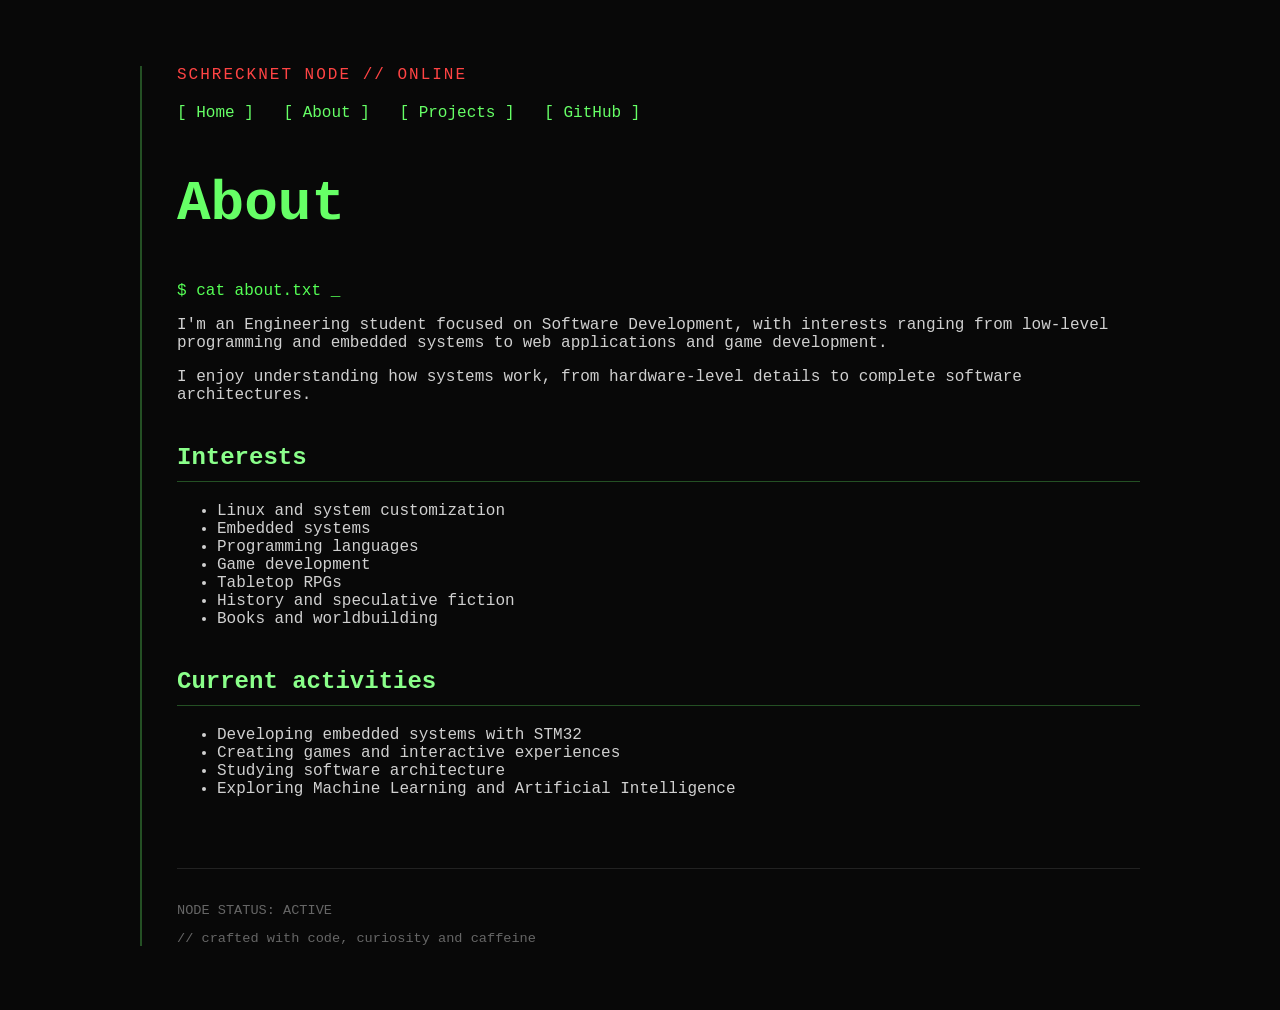
==== about.html @ bb1ff145 "Create portfolio website" ====
<!DOCTYPE html>
<html lang="en">

<head>
    <meta charset="UTF-8">
    <meta name="viewport" content="width=device-width, initial-scale=1.0">

    <title>About | Livia</title>

    <link rel="stylesheet" href="style.css">
</head>

<body>

<main>

    <header>

        <p class="system">
            SCHRECKNET NODE // ONLINE
        </p>

        <nav>
            <a href="index.html">[ Home ]</a>
            <a href="about.html">[ About ]</a>
            <a href="projects.html">[ Projects ]</a>
            <a href="https://github.com/lRethi">[ GitHub ]</a>
        </nav>

    </header>


    <section>

        <h1>
            About
        </h1>

        <p class="terminal">
            $ cat about.txt
        </p>


        <p>
            I'm an Engineering student focused on Software Development,
            with interests ranging from low-level programming and embedded
            systems to web applications and game development.
        </p>

        <p>
            I enjoy understanding how systems work, from hardware-level
            details to complete software architectures.
        </p>


        <h2>
            Interests
        </h2>

        <ul>
            <li>Linux and system customization</li>
            <li>Embedded systems</li>
            <li>Programming languages</li>
            <li>Game development</li>
            <li>Tabletop RPGs</li>
            <li>History and speculative fiction</li>
            <li>Books and worldbuilding</li>
        </ul>


        <h2>
            Current activities
        </h2>

        <ul>
            <li>Developing embedded systems with STM32</li>
            <li>Creating games and interactive experiences</li>
            <li>Studying software architecture</li>
            <li>Exploring Machine Learning and Artificial Intelligence</li>
        </ul>

    </section>


    <footer>

        <p>
            NODE STATUS: ACTIVE
        </p>

        <p>
            // crafted with code, curiosity and caffeine
        </p>

    </footer>

</main>

</body>

</html>
---- style.css ----
```css
* {
    box-sizing: border-box;
}


body {

    background: #080808;

    color: #d0d0d0;

    font-family: "Courier New", monospace;

    max-width: 1000px;

    margin: auto;

    padding: 50px;

}


main {

    border-left: 2px solid #245024;

    padding-left: 35px;

}


header {

    margin-bottom: 50px;

}


.system {

    color: #ff4444;

    letter-spacing: 2px;

}


nav {

    margin-top: 20px;

}


nav a {

    margin-right: 20px;

}


h1 {

    font-size: 3.5rem;

    color: #66ff66;

}


h2 {

    color: #8aff8a;

    border-bottom: 1px solid #245024;

    padding-bottom: 10px;

    margin-top: 40px;

}


.terminal {

    color: #55ff55;

}


.terminal::after {

    content: "_";

    animation: blink 1s infinite;

}


@keyframes blink {

    50% {

        opacity: 0;

    }

}


a {

    color: #66ff66;

    text-decoration: none;

}


a:hover {

    color: #ff4444;

}


.project {

    background: #0d0d0d;

    border: 1px solid #244824;

    padding: 25px;

    margin: 25px 0;

    transition: 0.2s;

}


.project:hover {

    border-color: #66ff66;

    transform: translateX(5px);

}


.metadata {

    color: #888;

    font-size: 0.9rem;

    margin: 20px 0;

}


footer {

    margin-top: 70px;

    color: #666;

    font-size: 0.85rem;

    border-top: 1px solid #222;

    padding-top: 20px;

}
```
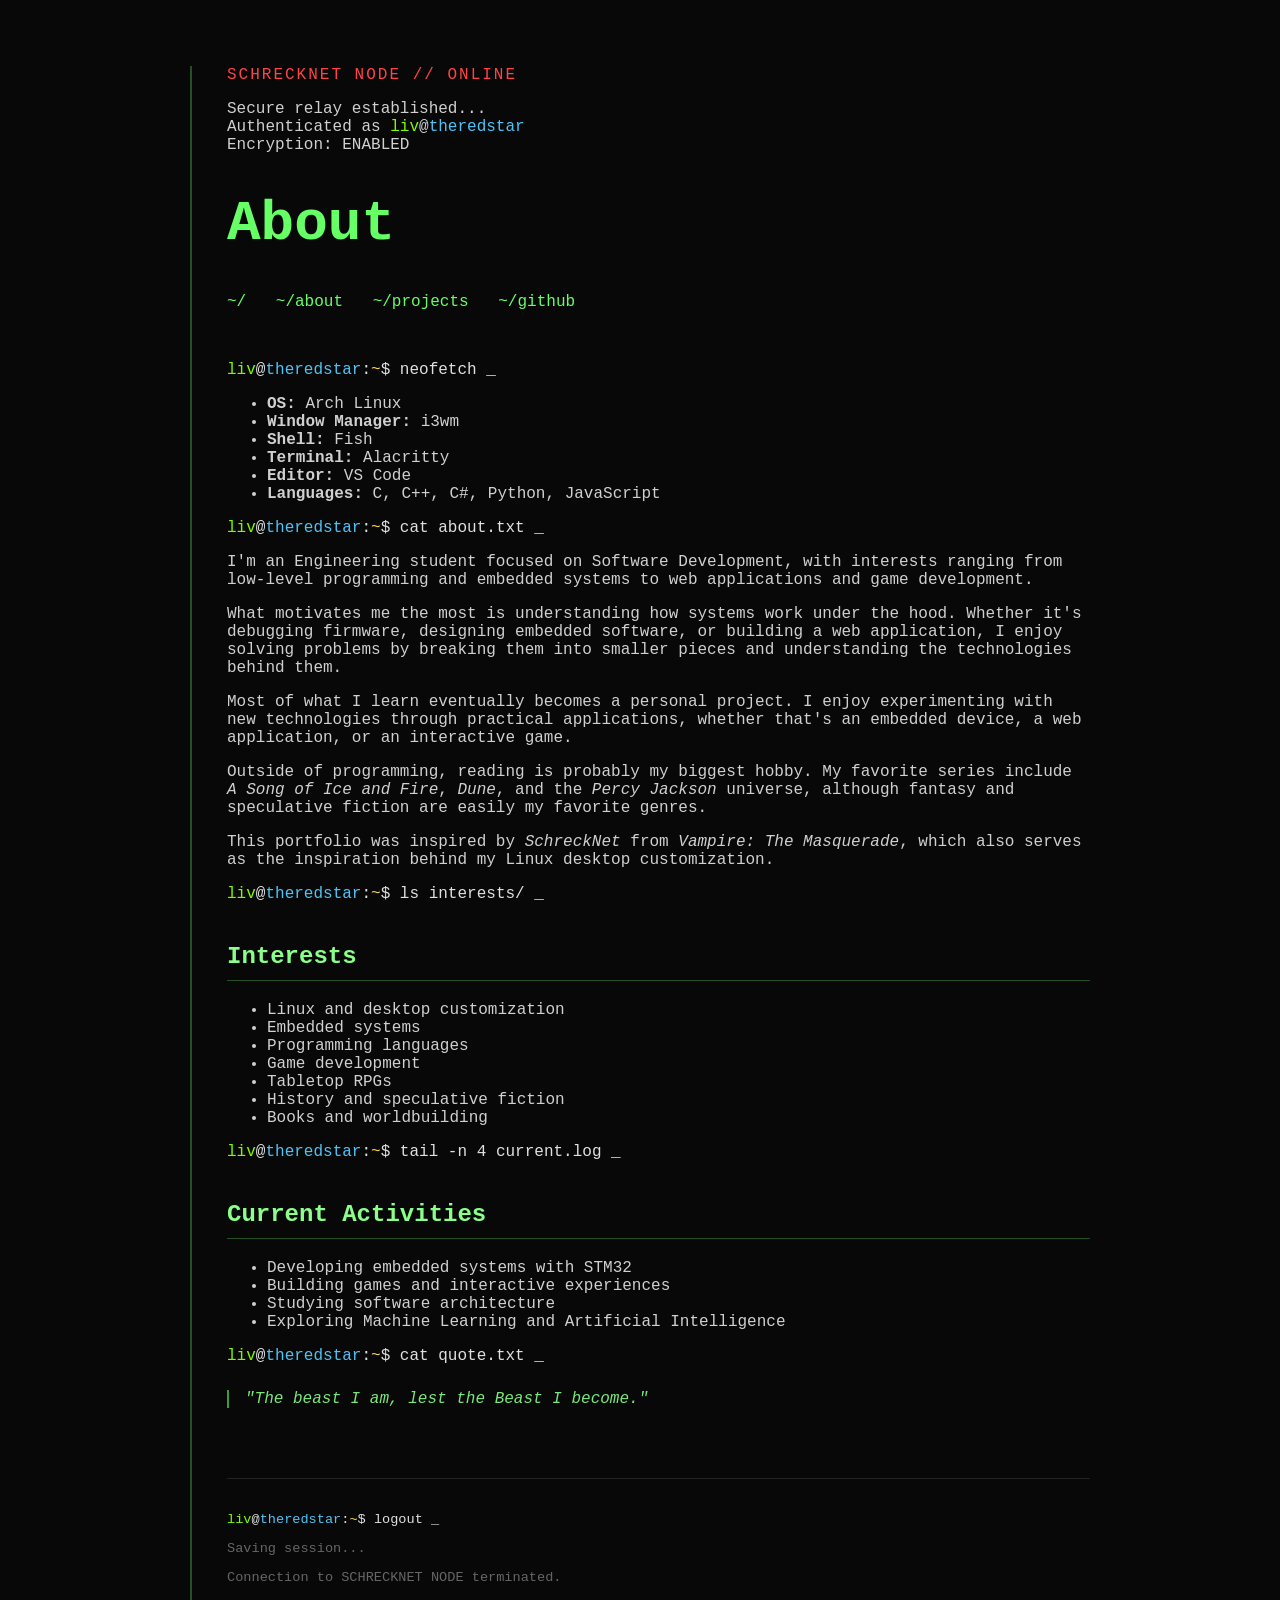
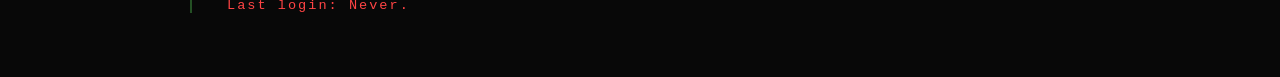
==== commit 11e9f36d: "more thingies" ====
--- a/about.html
+++ b/about.html
@@ -12,90 +12,151 @@
 
 <body>
 
-<main>
+    <main>
 
-    <header>
+        <header>
 
-        <p class="system">
-            SCHRECKNET NODE // ONLINE
-        </p>
+            <p class="system">
+                SCHRECKNET NODE // ONLINE
+            </p>
 
-        <nav>
-            <a href="index.html">[ Home ]</a>
-            <a href="about.html">[ About ]</a>
-            <a href="projects.html">[ Projects ]</a>
-            <a href="https://github.com/lRethi">[ GitHub ]</a>
-        </nav>
+            <p class="connection">
+                Secure relay established...<br>
+                Authenticated as <span class="user">liv</span>@<span class="host">theredstar</span><br>
+                Encryption: ENABLED
+            </p>
 
-    </header>
+            <h1>About</h1>
+
+            <nav>
+    <a href="index.html">~/</a>
+    <a href="about.html">~/about</a>
+    <a href="projects.html">~/projects</a>
+    <a href="https://github.com/lRethi">~/github</a>
+</nav>
+
+        </header>
+
+        <section>
 
 
-    <section>
+            <p class="terminal">
+                <span class="user">liv</span>@<span class="host">theredstar</span>:<span class="path">~</span>$ neofetch
+            </p>
 
-        <h1>
-            About
-        </h1>
-
-        <p class="terminal">
-            $ cat about.txt
-        </p>
+            <ul>
+                <li><strong>OS:</strong> Arch Linux</li>
+                <li><strong>Window Manager:</strong> i3wm</li>
+                <li><strong>Shell:</strong> Fish</li>
+                <li><strong>Terminal:</strong> Alacritty</li>
+                <li><strong>Editor:</strong> VS Code</li>
+                <li><strong>Languages:</strong> C, C++, C#, Python, JavaScript</li>
+            </ul>
 
 
-        <p>
-            I'm an Engineering student focused on Software Development,
-            with interests ranging from low-level programming and embedded
-            systems to web applications and game development.
-        </p>
+            <p class="terminal">
+                <span class="user">liv</span>@<span class="host">theredstar</span>:<span class="path">~</span>$ cat
+                about.txt
+            </p>
 
-        <p>
-            I enjoy understanding how systems work, from hardware-level
-            details to complete software architectures.
-        </p>
+            <p>
+                I'm an Engineering student focused on Software Development, with interests ranging from
+                low-level programming and embedded systems to web applications and game development.
+            </p>
+
+            <p>
+                What motivates me the most is understanding how systems work under the hood. Whether it's
+                debugging firmware, designing embedded software, or building a web application, I enjoy
+                solving problems by breaking them into smaller pieces and understanding the technologies
+                behind them.
+            </p>
+
+            <p>
+                Most of what I learn eventually becomes a personal project. I enjoy experimenting with new
+                technologies through practical applications, whether that's an embedded device, a web
+                application, or an interactive game.
+            </p>
+
+            <p>
+                Outside of programming, reading is probably my biggest hobby. My favorite series include
+                <em>A Song of Ice and Fire</em>, <em>Dune</em>, and the
+                <em>Percy Jackson</em> universe, although fantasy and speculative fiction are easily my
+                favorite genres.
+            </p>
+
+            <p>
+                This portfolio was inspired by <em>SchreckNet</em> from
+                <em>Vampire: The Masquerade</em>, which also serves as the inspiration behind my Linux
+                desktop customization.
+            </p>
 
 
-        <h2>
-            Interests
-        </h2>
+            <p class="terminal">
+                <span class="user">liv</span>@<span class="host">theredstar</span>:<span class="path">~</span>$ ls
+                interests/
+            </p>
 
-        <ul>
-            <li>Linux and system customization</li>
-            <li>Embedded systems</li>
-            <li>Programming languages</li>
-            <li>Game development</li>
-            <li>Tabletop RPGs</li>
-            <li>History and speculative fiction</li>
-            <li>Books and worldbuilding</li>
-        </ul>
+            <h2>Interests</h2>
+
+            <ul>
+                <li>Linux and desktop customization</li>
+                <li>Embedded systems</li>
+                <li>Programming languages</li>
+                <li>Game development</li>
+                <li>Tabletop RPGs</li>
+                <li>History and speculative fiction</li>
+                <li>Books and worldbuilding</li>
+            </ul>
 
 
-        <h2>
-            Current activities
-        </h2>
+            <p class="terminal">
+                <span class="user">liv</span>@<span class="host">theredstar</span>:<span class="path">~</span>$ tail -n
+                4 current.log
+            </p>
 
-        <ul>
-            <li>Developing embedded systems with STM32</li>
-            <li>Creating games and interactive experiences</li>
-            <li>Studying software architecture</li>
-            <li>Exploring Machine Learning and Artificial Intelligence</li>
-        </ul>
+            <h2>Current Activities</h2>
 
-    </section>
+            <ul>
+                <li>Developing embedded systems with STM32</li>
+                <li>Building games and interactive experiences</li>
+                <li>Studying software architecture</li>
+                <li>Exploring Machine Learning and Artificial Intelligence</li>
+            </ul>
 
 
-    <footer>
+            <p class="terminal">
+                <span class="user">liv</span>@<span class="host">theredstar</span>:<span class="path">~</span>$ cat
+                quote.txt
+            </p>
 
-        <p>
-            NODE STATUS: ACTIVE
-        </p>
+            <blockquote class="quote">
+                "The beast I am, lest the Beast I become."
+            </blockquote>
 
-        <p>
-            // crafted with code, curiosity and caffeine
-        </p>
+        </section>
 
-    </footer>
+        <footer>
 
-</main>
+            <p class="terminal">
+                <span class="user">liv</span>@<span class="host">theredstar</span>:<span class="path">~</span>$ logout
+            </p>
+
+            <p>
+                Saving session...
+            </p>
+
+            <p>
+                Connection to SCHRECKNET NODE terminated.
+            </p>
+
+            <p class="system">
+                Last login: Never.
+            </p>
+
+        </footer>
+
+    </main>
 
 </body>
 
-</html>
+</html>
--- a/style.css
+++ b/style.css
@@ -1,4 +1,3 @@
-```css
 * {
     box-sizing: border-box;
 }
@@ -159,6 +158,31 @@
 
 }
 
+.quote {
+    color: #88ff88;
+    font-style: italic;
+    border-left: 2px solid #44aa44;
+    padding-left: 16px;
+    margin: 25px 0;
+    opacity: 0.9;
+}
+
+.user {
+    color: #7CFC00;
+}
+
+.host {
+    color: #4FC3F7;
+}
+
+.path {
+    color: #FFD54F;
+}
+
+.terminal {
+    color: #E0E0E0;
+}
+
 
 footer {
 
@@ -173,4 +197,3 @@
     padding-top: 20px;
 
 }
-```
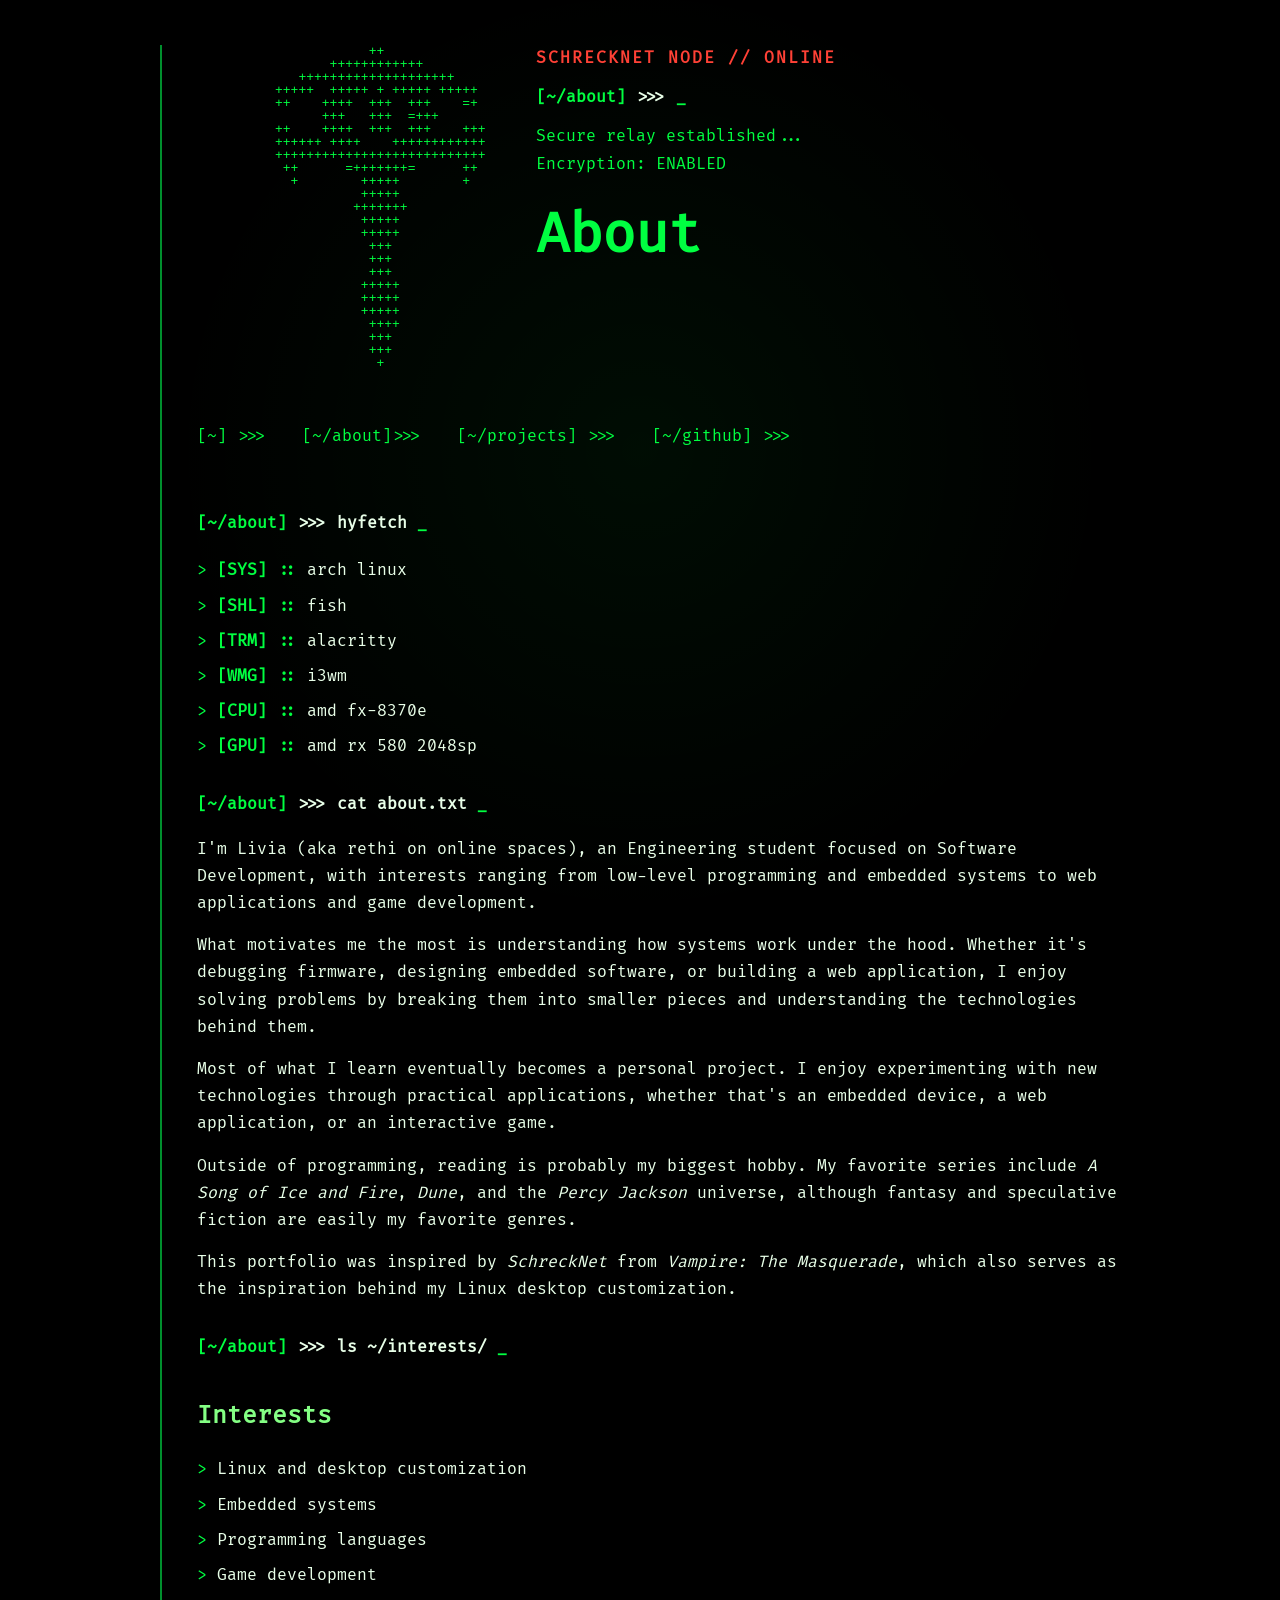
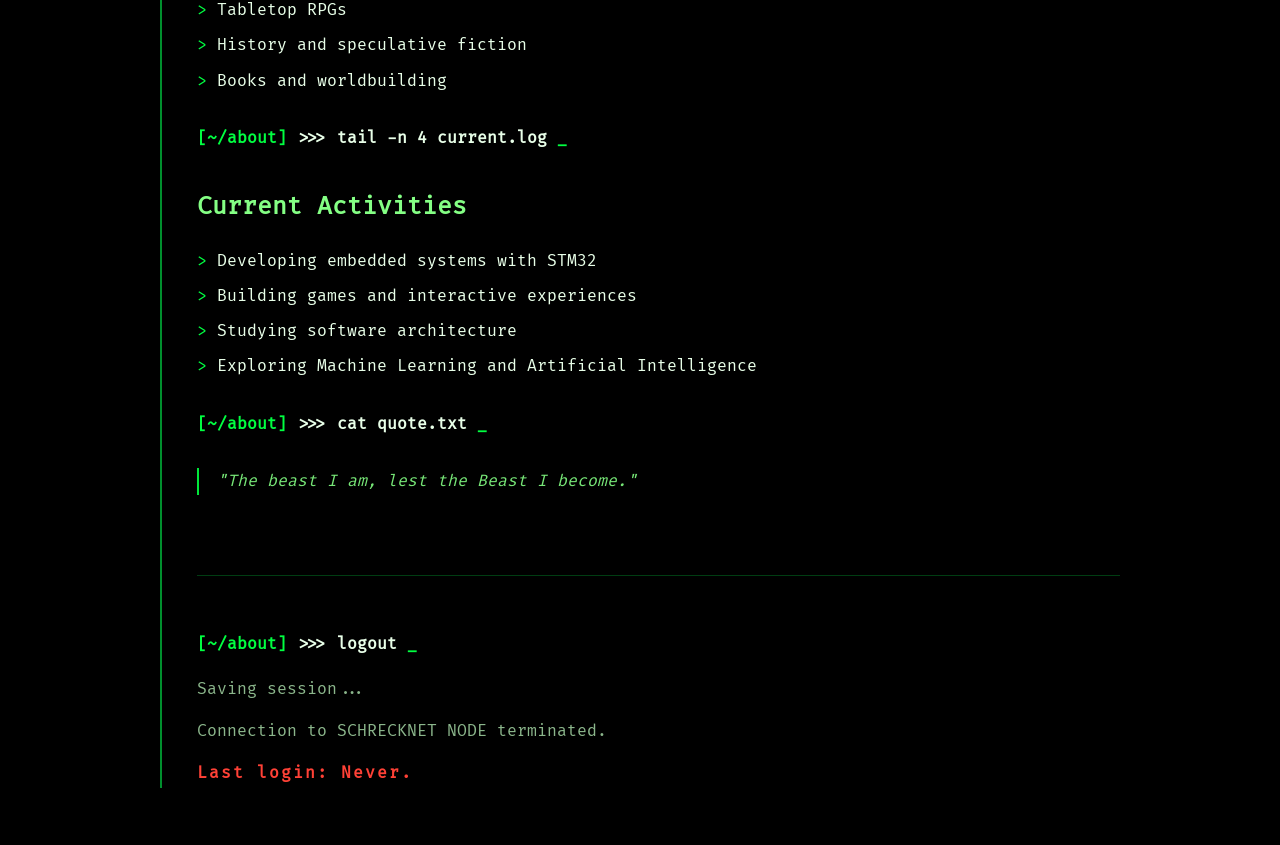
==== commit f69d9e4c: "stable version" ====
--- a/about.html
+++ b/about.html
@@ -16,24 +16,63 @@
 
         <header>
 
-            <p class="system">
-                SCHRECKNET NODE // ONLINE
-            </p>
+            <div class="hero">
 
-            <p class="connection">
-                Secure relay established...<br>
-                Authenticated as <span class="user">liv</span>@<span class="host">theredstar</span><br>
-                Encryption: ENABLED
-            </p>
+                <pre class="ascii">
+                      ++
+                 ++++++++++++
+             ++++++++++++++++++++
+          +++++  +++++ + +++++ +++++
+          ++    ++++  +++  +++    =+
+                +++   +++  =+++
+          ++    ++++  +++  +++    +++
+          ++++++ ++++    ++++++++++++
+          +++++++++++++++++++++++++++
+           ++      =+++++++=      ++
+            +        +++++        +
+                     +++++
+                    +++++++
+                     +++++
+                     +++++
+                      +++
+                      +++
+                      +++
+                     +++++
+                     +++++
+                     +++++
+                      ++++
+                      +++
+                      +++
+                       +
+        </pre>
 
-            <h1>About</h1>
+                <div class="hero-info">
+
+                    <p class="system">
+                        SCHRECKNET NODE // ONLINE
+                    </p>
+
+                    <p class="terminal">
+                        <span class="prompt">[~/about]</span> >>>
+                    </p>
+
+                    <p class="connection">
+                        Secure relay established...<br>
+                        Encryption: ENABLED
+                    </p>
+
+                    <h1>About</h1>
+
+                </div>
+
+            </div>
 
             <nav>
-    <a href="index.html">~/</a>
-    <a href="about.html">~/about</a>
-    <a href="projects.html">~/projects</a>
-    <a href="https://github.com/lRethi">~/github</a>
-</nav>
+                <a href="index.html">[~] >>></a>
+                <a href="about.html">[~/about]>>></a>
+                <a href="projects.html">[~/projects] >>></a>
+                <a href="https://github.com/lRethi">[~/github] >>></a>
+            </nav>
 
         </header>
 
@@ -41,26 +80,25 @@
 
 
             <p class="terminal">
-                <span class="user">liv</span>@<span class="host">theredstar</span>:<span class="path">~</span>$ neofetch
+                <span class="prompt">[~/about]</span> >>> hyfetch
             </p>
 
-            <ul>
-                <li><strong>OS:</strong> Arch Linux</li>
-                <li><strong>Window Manager:</strong> i3wm</li>
-                <li><strong>Shell:</strong> Fish</li>
-                <li><strong>Terminal:</strong> Alacritty</li>
-                <li><strong>Editor:</strong> VS Code</li>
-                <li><strong>Languages:</strong> C, C++, C#, Python, JavaScript</li>
+            <ul class="hyfetch-info">
+                <li><strong>[SYS] ::   </strong> arch linux</li>
+                <li><strong>[SHL] ::   </strong> fish</li>
+                <li><strong>[TRM] ::   </strong> alacritty</li>
+                <li><strong>[WMG] ::   </strong> i3wm</li>
+                <li><strong>[CPU] ::   </strong> amd fx-8370e</li>
+                <li><strong>[GPU] ::   </strong> amd rx 580 2048sp</li>
             </ul>
 
 
             <p class="terminal">
-                <span class="user">liv</span>@<span class="host">theredstar</span>:<span class="path">~</span>$ cat
-                about.txt
+                <span class="prompt">[~/about]</span> >>> cat about.txt
             </p>
 
             <p>
-                I'm an Engineering student focused on Software Development, with interests ranging from
+                I'm Livia (aka rethi on online spaces), an Engineering student focused on Software Development, with interests ranging from
                 low-level programming and embedded systems to web applications and game development.
             </p>
 
@@ -92,8 +130,7 @@
 
 
             <p class="terminal">
-                <span class="user">liv</span>@<span class="host">theredstar</span>:<span class="path">~</span>$ ls
-                interests/
+                <span class="prompt">[~/about]</span> >>> ls ~/interests/
             </p>
 
             <h2>Interests</h2>
@@ -110,8 +147,7 @@
 
 
             <p class="terminal">
-                <span class="user">liv</span>@<span class="host">theredstar</span>:<span class="path">~</span>$ tail -n
-                4 current.log
+                <span class="prompt">[~/about]</span> >>> tail -n 4 current.log
             </p>
 
             <h2>Current Activities</h2>
@@ -125,8 +161,7 @@
 
 
             <p class="terminal">
-                <span class="user">liv</span>@<span class="host">theredstar</span>:<span class="path">~</span>$ cat
-                quote.txt
+                <span class="prompt">[~/about]</span> >>> cat quote.txt
             </p>
 
             <blockquote class="quote">
@@ -138,7 +173,7 @@
         <footer>
 
             <p class="terminal">
-                <span class="user">liv</span>@<span class="host">theredstar</span>:<span class="path">~</span>$ logout
+                <span class="prompt">[~/about]</span> >>> logout
             </p>
 
             <p>
--- a/style.css
+++ b/style.css
@@ -1,101 +1,374 @@
+:root {
+
+    --bg: #000000;
+
+    --surface: #040404;
+
+    --text: #e8ffe8;
+
+    --green: #00ff41;
+
+    --green-light: #84ff84;
+
+    --green-dark: #008f2d;
+
+    --red: #ff4136;
+
+    --blue: #56b6ff;
+
+    --yellow: #ffd54f;
+
+    --border: #003d12;
+
+}
+
 * {
+
+    margin: 0;
+
+    padding: 0;
+
     box-sizing: border-box;
-}
-
+
+}
 
 body {
 
-    background: #080808;
-
-    color: #d0d0d0;
-
-    font-family: "Courier New", monospace;
-
-    max-width: 1000px;
+    background: var(--bg);
+
+    color: var(--text);
+
+    font-family: "Fira Code", monospace;
+
+    line-height: 1.7;
+
+    max-width: 1050px;
 
     margin: auto;
 
-    padding: 50px;
-
-}
-
+    padding: 45px;
+
+    overflow-x: hidden;
+
+}
+
+body::before {
+
+    content: "";
+
+    position: fixed;
+
+    inset: 0;
+
+    background: radial-gradient(circle at center,
+            rgba(0, 255, 65, .05),
+            transparent 60%);
+
+    pointer-events: none;
+
+}
 
 main {
 
-    border-left: 2px solid #245024;
+    position: relative;
+
+    border-left: 2px solid var(--green-dark);
 
     padding-left: 35px;
 
 }
 
-
 header {
 
-    margin-bottom: 50px;
-
-}
-
+    margin-bottom: 60px;
+
+}
 
 .system {
 
-    color: #ff4444;
+    color: var(--red);
+
+    font-weight: bold;
 
     letter-spacing: 2px;
 
-}
-
+    margin-bottom: 12px;
+
+}
+
+.connection {
+
+    color: var(--green);
+
+    margin-bottom: 10px;
+
+}
 
 nav {
 
+    margin-top: 30px;
+
+}
+
+nav a {
+
+    color: var(--green);
+
+    text-decoration: none;
+
+    margin-right: 25px;
+
+    transition: .15s;
+
+}
+
+nav a:hover {
+
+    color: var(--red);
+
+}
+
+h1 {
+
+    font-size: 3.4rem;
+
+    color: var(--green);
+
+    margin: 30px 0;
+
+}
+
+h2 {
+
+    color: var(--green-light);
+
+    font-size: 1.5rem;
+
+    margin: 35px 0 20px;
+
+}
+
+section {
+
+    margin-bottom: 60px;
+
+}
+
+p {
+
+    margin: 15px 0;
+
+}
+
+ul {
+
+    list-style: none;
+
     margin-top: 20px;
 
 }
 
-
-nav a {
-
-    margin-right: 20px;
-
-}
-
-
-h1 {
-
-    font-size: 3.5rem;
-
-    color: #66ff66;
-
-}
-
-
-h2 {
-
-    color: #8aff8a;
-
-    border-bottom: 1px solid #245024;
-
-    padding-bottom: 10px;
-
-    margin-top: 40px;
-
-}
-
+li {
+
+    margin: 8px 0;
+
+}
+
+li::before {
+
+    content: "> ";
+
+    color: var(--green);
+
+}
 
 .terminal {
 
-    color: #55ff55;
-
-}
-
+    color: var(--text);
+
+    margin: 30px 0 18px;
+
+    font-weight: bold;
+
+}
 
 .terminal::after {
 
     content: "_";
 
+    color: var(--green);
+
     animation: blink 1s infinite;
 
 }
 
+.prompt {
+
+    color: var(--green);
+
+}
+
+.user {
+
+    color: var(--green);
+
+}
+
+.host {
+
+    color: var(--green);
+
+}
+
+.path {
+
+    color: var(--green-light);
+
+}
+
+.command {
+
+    color: var(--text);
+
+}
+
+.quote {
+
+    margin: 30px 0;
+
+    padding-left: 18px;
+
+    border-left: 2px solid var(--green);
+
+    color: var(--green-light);
+
+    font-style: italic;
+
+    opacity: .9;
+
+}
+
+.project {
+
+    background: var(--surface);
+
+    border-left: 4px solid var(--green);
+
+    border-top: 1px solid var(--border);
+
+    border-right: 1px solid var(--border);
+
+    border-bottom: 1px solid var(--border);
+
+    padding: 22px;
+
+    margin: 30px 0;
+
+    transition: .2s;
+
+}
+
+.project:hover {
+
+    border-left-color: var(--red);
+
+    transform: translateX(6px);
+
+}
+
+.metadata {
+
+    color: #a0dca0;
+
+    margin: 20px 0;
+
+}
+
+.metadata p {
+
+    margin: 6px 0;
+
+}
+
+a {
+
+    color: var(--green);
+
+}
+
+a:hover {
+
+    color: var(--red);
+
+}
+
+footer {
+
+    margin-top: 80px;
+
+    padding-top: 25px;
+
+    border-top: 1px solid var(--border);
+
+    color: #8bb68b;
+
+}
+
+.hero {
+    display: flex;
+    align-items: flex-start;
+    gap: 50px;
+    margin-bottom: 40px;
+}
+
+.ascii {
+    white-space: pre;
+    color: #00ff41;
+    line-height: 1;
+    margin: 0;
+    flex-shrink: 0;
+}
+
+.hero-info {
+    display: flex;
+    flex-direction: column;
+    gap: 12px;
+}
+
+.hero-info p,
+.hero-info h1 {
+    margin: 0;
+}
+
+.system-info {
+    font-family: "Fira Code", monospace;
+    list-style: none;
+}
+
+.system-info li {
+    margin: 8px 0;
+}
+
+.system-info strong {
+    color: var(--green);
+    display: inline-block;
+    width: 12ch;
+}
+
+.hyfetch-info {
+    font-family: "Fira Code", monospace;
+    list-style: none;
+}
+
+.hyfetch-info li {
+    margin: 8px 0;
+}
+
+.hyfetch-info strong {
+    color: var(--green);
+    display: inline-block;
+    width: 8ch;
+}
 
 @keyframes blink {
 
@@ -107,93 +380,8 @@
 
 }
 
-
-a {
-
-    color: #66ff66;
-
-    text-decoration: none;
-
-}
-
-
-a:hover {
-
-    color: #ff4444;
-
-}
-
-
-.project {
-
-    background: #0d0d0d;
-
-    border: 1px solid #244824;
-
-    padding: 25px;
-
-    margin: 25px 0;
-
-    transition: 0.2s;
-
-}
-
-
-.project:hover {
-
-    border-color: #66ff66;
-
-    transform: translateX(5px);
-
-}
-
-
-.metadata {
-
-    color: #888;
-
-    font-size: 0.9rem;
-
-    margin: 20px 0;
-
-}
-
-.quote {
-    color: #88ff88;
-    font-style: italic;
-    border-left: 2px solid #44aa44;
-    padding-left: 16px;
-    margin: 25px 0;
-    opacity: 0.9;
-}
-
-.user {
-    color: #7CFC00;
-}
-
-.host {
-    color: #4FC3F7;
-}
-
-.path {
-    color: #FFD54F;
-}
-
-.terminal {
-    color: #E0E0E0;
-}
-
-
-footer {
-
-    margin-top: 70px;
-
-    color: #666;
-
-    font-size: 0.85rem;
-
-    border-top: 1px solid #222;
-
-    padding-top: 20px;
-
-}
+@font-face {
+    font-family: "Fira Code";
+    src: url("fonts/FiraCode-Regular.woff2") format("woff2");
+    font-weight: 400;
+}
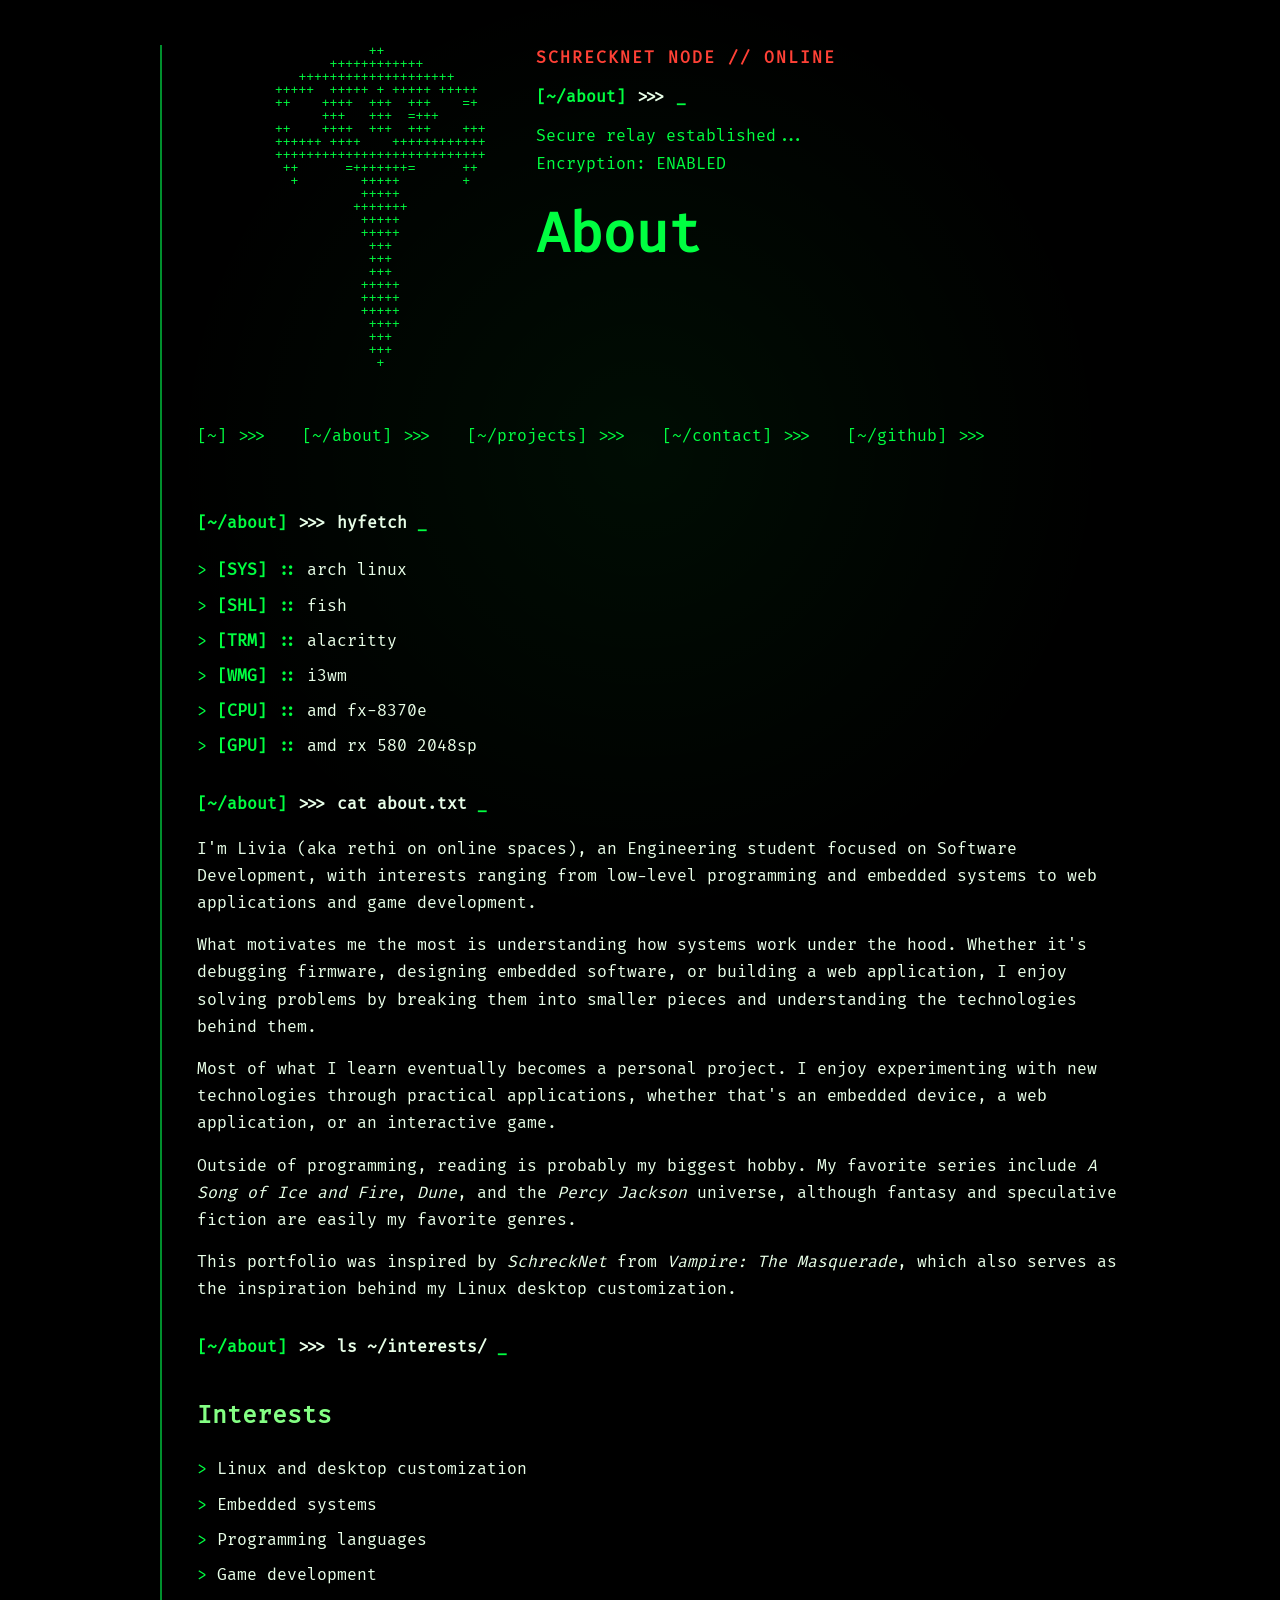
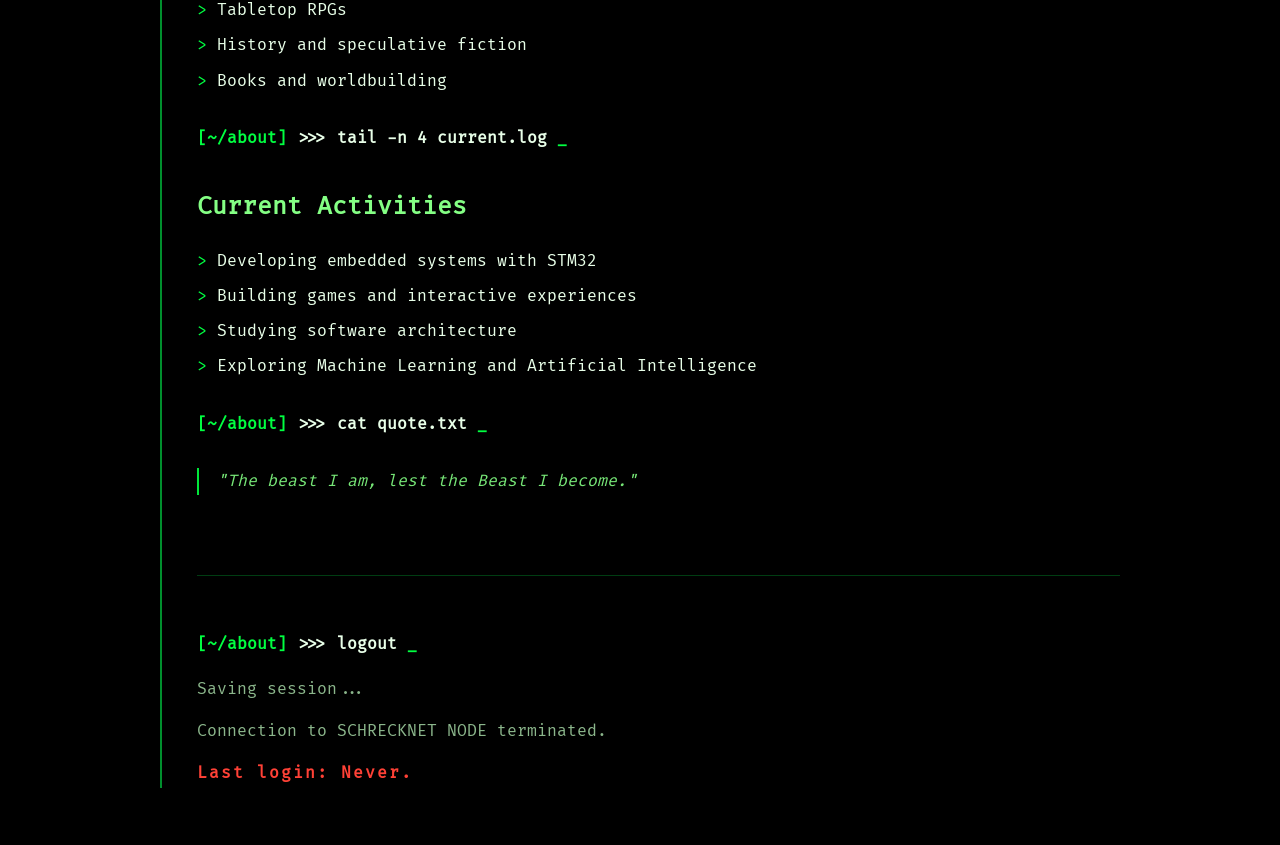
==== commit 2d3ea22f: "added contact page" ====
--- a/about.html
+++ b/about.html
@@ -69,8 +69,9 @@
 
             <nav>
                 <a href="index.html">[~] >>></a>
-                <a href="about.html">[~/about]>>></a>
+                <a href="about.html">[~/about] >>></a>
                 <a href="projects.html">[~/projects] >>></a>
+                <a href="contact.html">[~/contact] >>></a>
                 <a href="https://github.com/lRethi">[~/github] >>></a>
             </nav>
 
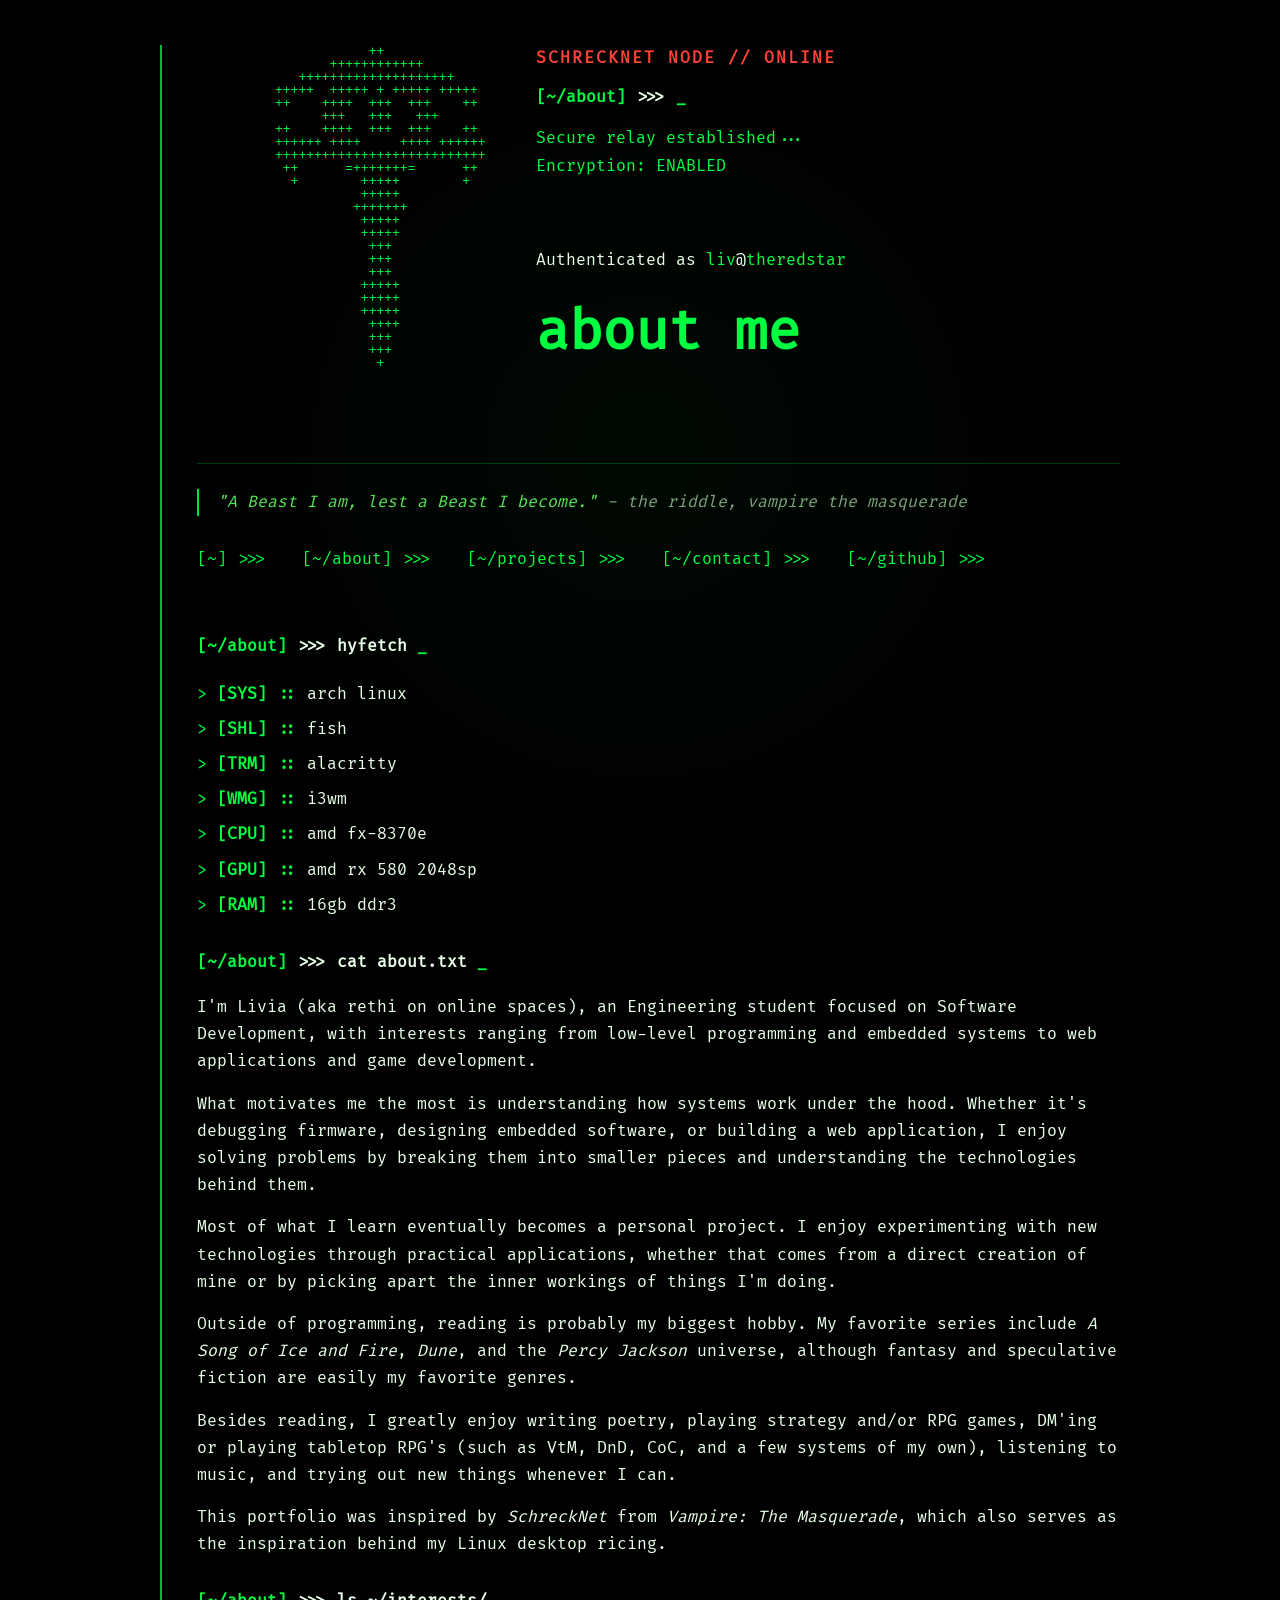
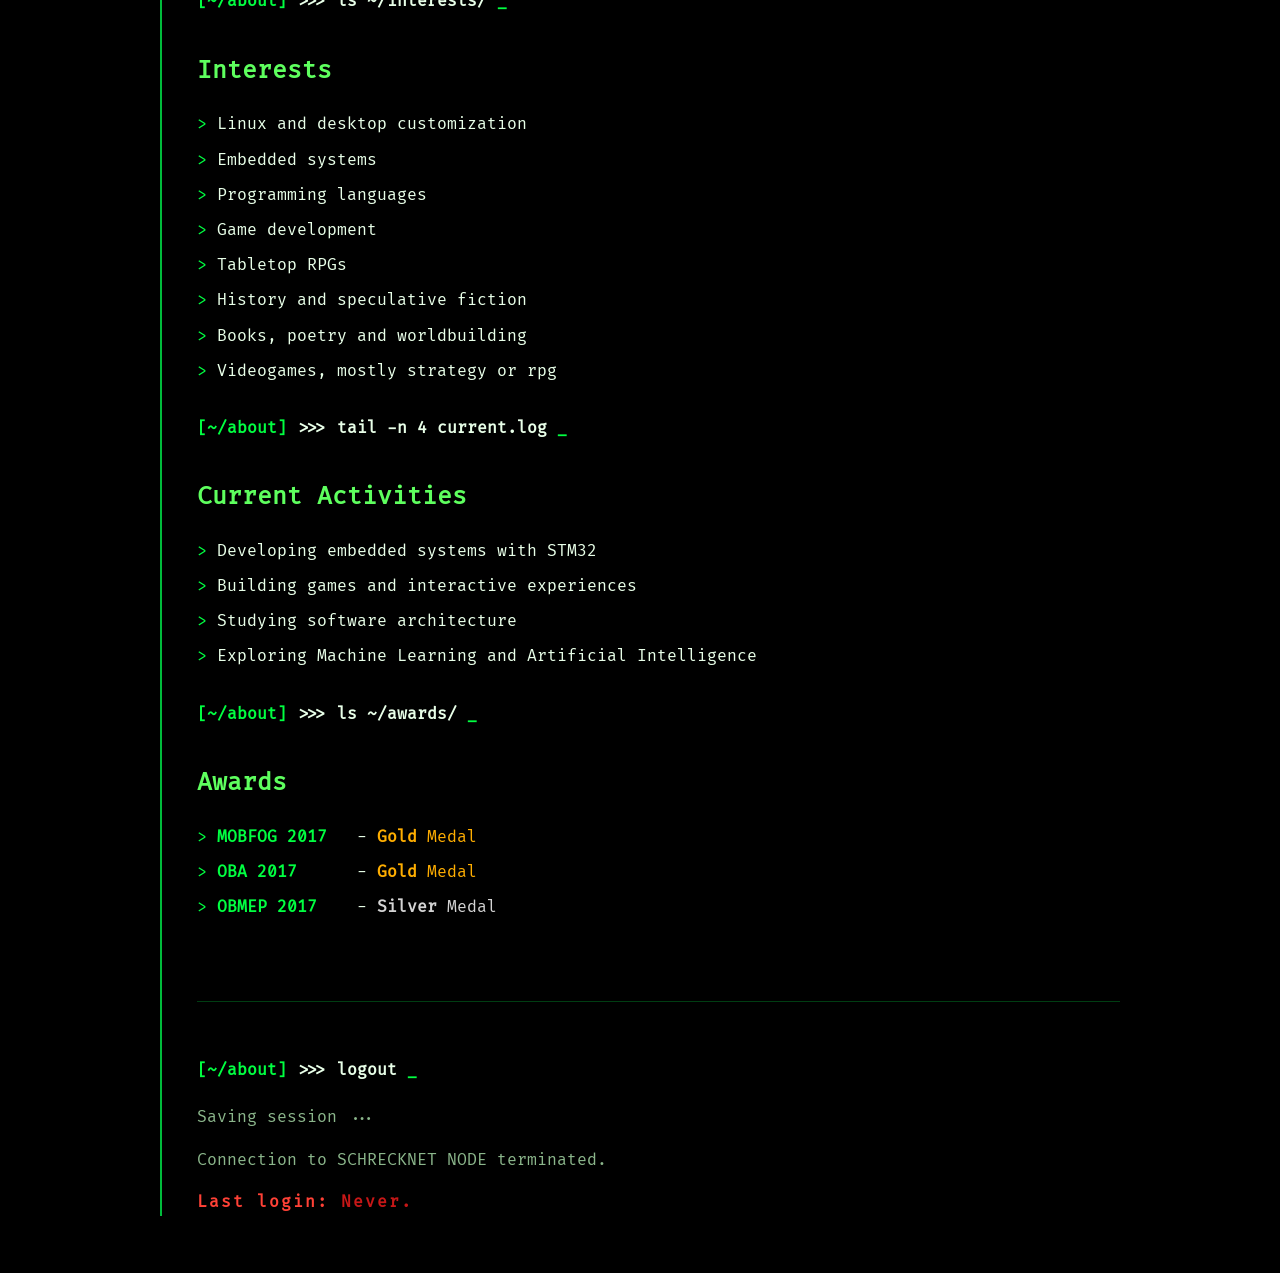
==== commit 675b1b9b: "a bazillion small things but TWO" ====
--- a/about.html
+++ b/about.html
@@ -5,7 +5,7 @@
     <meta charset="UTF-8">
     <meta name="viewport" content="width=device-width, initial-scale=1.0">
 
-    <title>About | Livia</title>
+    <title>Livia | About</title>
 
     <link rel="stylesheet" href="style.css">
 </head>
@@ -23,10 +23,10 @@
                  ++++++++++++
              ++++++++++++++++++++
           +++++  +++++ + +++++ +++++
-          ++    ++++  +++  +++    =+
-                +++   +++  =+++
-          ++    ++++  +++  +++    +++
-          ++++++ ++++    ++++++++++++
+          ++    ++++  +++  +++    ++
+                +++   +++   +++
+          ++    ++++  +++  +++    ++
+          ++++++ ++++     ++++ ++++++
           +++++++++++++++++++++++++++
            ++      =+++++++=      ++
             +        +++++        +
@@ -57,15 +57,22 @@
                     </p>
 
                     <p class="connection">
-                        Secure relay established...<br>
+                        <span class="dot">Secure relay established</span><br>
                         Encryption: ENABLED
                     </p>
 
-                    <h1>About</h1>
+                    <p>
+                        Authenticated as
+                        <span class="user">liv</span>@<span class="host">theredstar</span>
+                    </p>
+
+                    <h1>about me</h1>
 
                 </div>
 
             </div>
+
+            <footer><blockquote class="quote">"A Beast I am, lest a Beast I become." <cite> - the riddle, vampire the masquerade</cite></blockquote></footer>
 
             <nav>
                 <a href="index.html">[~] >>></a>
@@ -91,6 +98,7 @@
                 <li><strong>[WMG] ::   </strong> i3wm</li>
                 <li><strong>[CPU] ::   </strong> amd fx-8370e</li>
                 <li><strong>[GPU] ::   </strong> amd rx 580 2048sp</li>
+                <li><strong>[RAM] ::   </strong> 16gb ddr3</li>
             </ul>
 
 
@@ -112,8 +120,8 @@
 
             <p>
                 Most of what I learn eventually becomes a personal project. I enjoy experimenting with new
-                technologies through practical applications, whether that's an embedded device, a web
-                application, or an interactive game.
+                technologies through practical applications, whether that comes from a direct creation of mine
+                or by picking apart the inner workings of things I'm doing.
             </p>
 
             <p>
@@ -124,9 +132,15 @@
             </p>
 
             <p>
+                Besides reading, I greatly enjoy writing poetry, playing strategy and/or RPG games, DM'ing
+                or playing tabletop RPG's (such as VtM, DnD, CoC, and a few systems of my own), listening to
+                music, and trying out new things whenever I can.
+            </p>
+
+            <p>
                 This portfolio was inspired by <em>SchreckNet</em> from
                 <em>Vampire: The Masquerade</em>, which also serves as the inspiration behind my Linux
-                desktop customization.
+                desktop ricing.
             </p>
 
 
@@ -143,7 +157,8 @@
                 <li>Game development</li>
                 <li>Tabletop RPGs</li>
                 <li>History and speculative fiction</li>
-                <li>Books and worldbuilding</li>
+                <li>Books, poetry and worldbuilding</li>
+                <li>Videogames, mostly strategy or rpg</li>
             </ul>
 
 
@@ -160,14 +175,16 @@
                 <li>Exploring Machine Learning and Artificial Intelligence</li>
             </ul>
 
-
-            <p class="terminal">
-                <span class="prompt">[~/about]</span> >>> cat quote.txt
-            </p>
-
-            <blockquote class="quote">
-                "The beast I am, lest the Beast I become."
-            </blockquote>
+            <p class="terminal">
+                <span class="prompt">[~/about]</span> >>> ls ~/awards/
+            </p>
+
+            <h2>Awards</h2>
+            <ul class="award-info">
+                <li><strong>MOBFOG 2017</strong>- <gold><b>Gold</b> Medal</gold></li>
+                <li><strong>OBA 2017</strong>- <gold><b>Gold</b> Medal</gold></li>
+                <li><strong>OBMEP 2017</strong>- <silver><b>Silver</b> Medal</silver></li>
+            </ul>
 
         </section>
 
@@ -177,8 +194,8 @@
                 <span class="prompt">[~/about]</span> >>> logout
             </p>
 
-            <p>
-                Saving session...
+            <p class="dot">
+                Saving session
             </p>
 
             <p>
@@ -186,7 +203,7 @@
             </p>
 
             <p class="system">
-                Last login: Never.
+                Last login: <span class="system-end">Never.</span>
             </p>
 
         </footer>
--- a/style.css
+++ b/style.css
@@ -8,18 +8,24 @@
 
     --green: #00ff41;
 
-    --green-light: #84ff84;
-
-    --green-dark: #008f2d;
+    --green-light: #5eff5e;
+
+    --green-dark: #00bb3b;
 
     --red: #ff4136;
 
+    --dark-red: #c71717;
+
     --blue: #56b6ff;
 
     --yellow: #ffd54f;
 
     --border: #003d12;
 
+    --gold-color: #ffae00;
+    --silver-color: #d4d4d4;
+    --bronze-color: #e76800;
+
 }
 
 * {
@@ -61,7 +67,7 @@
     inset: 0;
 
     background: radial-gradient(circle at center,
-            rgba(0, 255, 65, .05),
+            rgba(0, 94, 23, 0.089),
             transparent 60%);
 
     pointer-events: none;
@@ -102,6 +108,8 @@
 
     margin-bottom: 10px;
 
+    min-height: 7rem;
+
 }
 
 nav {
@@ -234,72 +242,75 @@
 
 .quote {
 
+    padding-left: 18px;
+
+    border-left: 2px solid var(--green);
+
+    color: var(--green-light);
+
+    font-style: italic;
+
+    opacity: .9;
+
+}
+
+.project {
+
+    background: var(--surface);
+
+    border-left: 4px solid var(--green);
+
+    border-top: 1px solid var(--border);
+
+    border-right: 1px solid var(--border);
+
+    border-bottom: 1px solid var(--border);
+
+    padding: 22px;
+
     margin: 30px 0;
 
-    padding-left: 18px;
-
-    border-left: 2px solid var(--green);
-
-    color: var(--green-light);
-
+    transition: .2s;
+
+}
+
+.project:hover {
+
+    border-left-color: var(--red);
+
+    transform: translateX(6px);
+
+}
+
+.metadata {
+
+    color: #a0dca0;
+
+    margin: 20px 0;
+
+}
+
+.metadata p {
+
+    margin: 6px 0;
+
+}
+
+a {
+
+    color: var(--green);
+
+}
+
+a:hover {
+
+    color: var(--red);
+
+}
+
+.quote cite {
     font-style: italic;
-
-    opacity: .9;
-
-}
-
-.project {
-
-    background: var(--surface);
-
-    border-left: 4px solid var(--green);
-
-    border-top: 1px solid var(--border);
-
-    border-right: 1px solid var(--border);
-
-    border-bottom: 1px solid var(--border);
-
-    padding: 22px;
-
-    margin: 30px 0;
-
-    transition: .2s;
-
-}
-
-.project:hover {
-
-    border-left-color: var(--red);
-
-    transform: translateX(6px);
-
-}
-
-.metadata {
-
-    color: #a0dca0;
-
-    margin: 20px 0;
-
-}
-
-.metadata p {
-
-    margin: 6px 0;
-
-}
-
-a {
-
-    color: var(--green);
-
-}
-
-a:hover {
-
-    color: var(--red);
-
+    color: #8bb68b;
 }
 
 footer {
@@ -352,7 +363,7 @@
 .system-info strong {
     color: var(--green);
     display: inline-block;
-    width: 12ch;
+    width: 14ch;
 }
 
 .hyfetch-info {
@@ -368,6 +379,52 @@
     color: var(--green);
     display: inline-block;
     width: 8ch;
+}
+
+.award-info li {
+    margin: 8px 0;
+}
+
+.award-info strong {
+    color: var(--green);
+    display: inline-block;
+    width: 14ch;
+}
+
+.award-info gold {
+    color: var(--gold-color);
+}
+.award-info silver {
+    color: var(--silver-color);
+}
+.award-info bronze {
+    color: var(--bronze-color);
+}
+
+.system-end {
+    color: var(--dark-red);
+
+    animation: blink 3s infinite;
+}
+
+.dot::after {
+    content: "...";
+    display: inline-block;
+    overflow: hidden;
+    height: 2ch;
+    white-space: nowrap;
+    animation: dots 2s steps(3, end) infinite;
+}
+
+@keyframes dots {
+    from {
+        width: 1ch;
+    }
+
+    75%,
+    to {
+        width: 3ch;
+    }
 }
 
 @keyframes blink {
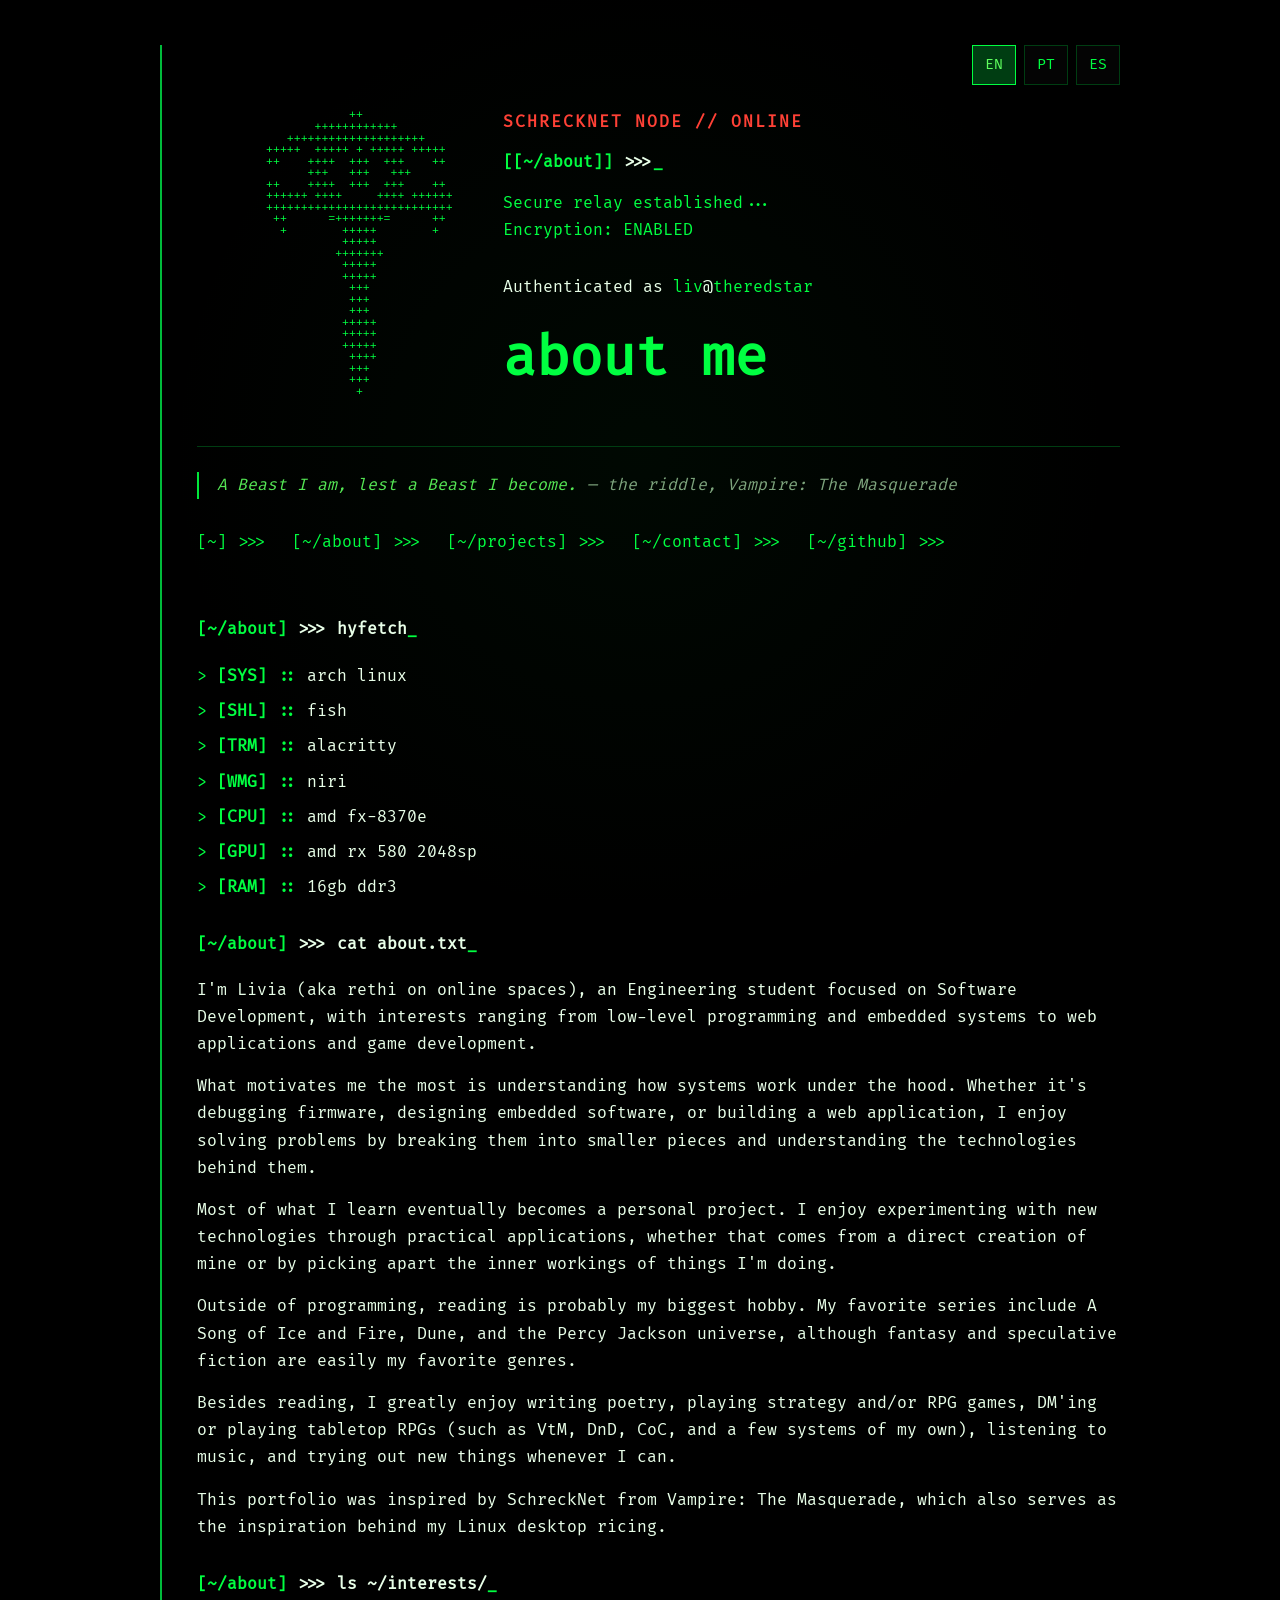
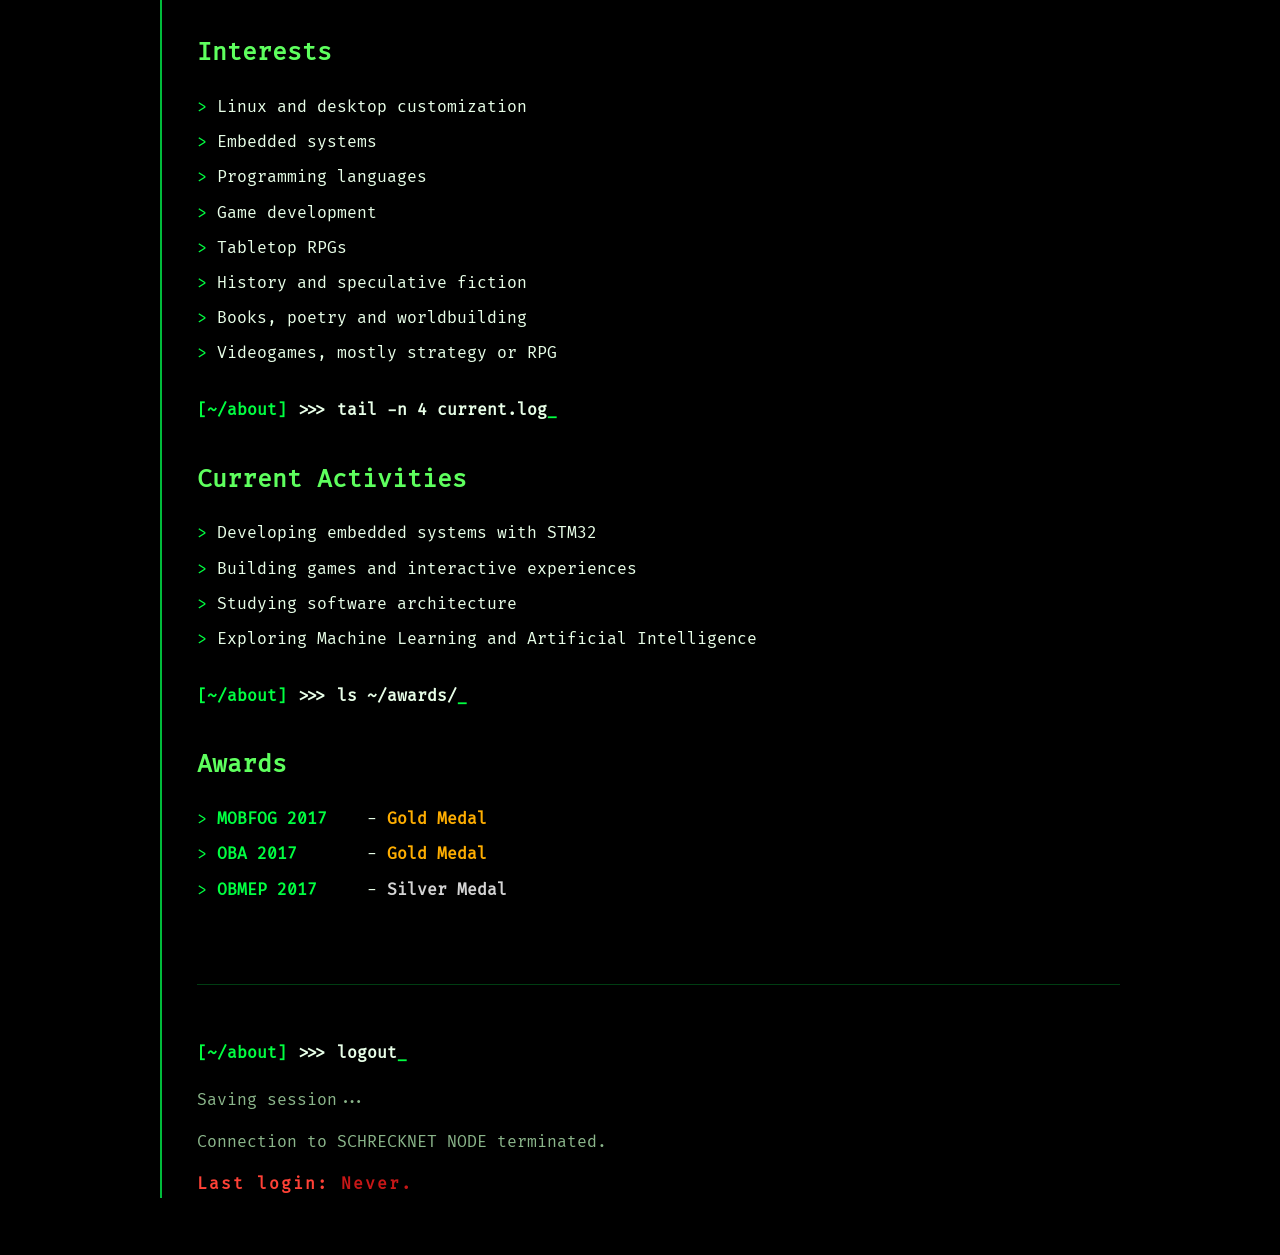
==== commit 1efb5f5b: "Cronofobia adicionado, + traduções pra português e espanhol." ====
--- a/about.html
+++ b/about.html
@@ -1,25 +1,15 @@
 <!DOCTYPE html>
 <html lang="en">
-
 <head>
-    <meta charset="UTF-8">
-    <meta name="viewport" content="width=device-width, initial-scale=1.0">
-
-    <title>Livia | About</title>
-
-    <link rel="stylesheet" href="style.css">
+<meta charset="UTF-8">
+<meta name="viewport" content="width=device-width, initial-scale=1.0">
+<title data-i18n="title.about">Livia | About</title>
+<link rel="stylesheet" href="style.css">
 </head>
-
-<body>
-
-    <main>
-
-        <header>
-
-            <div class="hero">
-
-                <pre class="ascii">
-                      ++
+<body><main>
+<header>
+<div class="hero">
+<pre class="ascii">                      ++
                  ++++++++++++
              ++++++++++++++++++++
           +++++  +++++ + +++++ +++++
@@ -43,173 +33,64 @@
                       ++++
                       +++
                       +++
-                       +
-        </pre>
-
-                <div class="hero-info">
-
-                    <p class="system">
-                        SCHRECKNET NODE // ONLINE
-                    </p>
-
-                    <p class="terminal">
-                        <span class="prompt">[~/about]</span> >>>
-                    </p>
-
-                    <p class="connection">
-                        <span class="dot">Secure relay established</span><br>
-                        Encryption: ENABLED
-                    </p>
-
-                    <p>
-                        Authenticated as
-                        <span class="user">liv</span>@<span class="host">theredstar</span>
-                    </p>
-
-                    <h1>about me</h1>
-
-                </div>
-
-            </div>
-
-            <footer><blockquote class="quote">"A Beast I am, lest a Beast I become." <cite> - the riddle, vampire the masquerade</cite></blockquote></footer>
-
-            <nav>
-                <a href="index.html">[~] >>></a>
-                <a href="about.html">[~/about] >>></a>
-                <a href="projects.html">[~/projects] >>></a>
-                <a href="contact.html">[~/contact] >>></a>
-                <a href="https://github.com/lRethi">[~/github] >>></a>
-            </nav>
-
-        </header>
-
-        <section>
-
-
-            <p class="terminal">
-                <span class="prompt">[~/about]</span> >>> hyfetch
-            </p>
-
-            <ul class="hyfetch-info">
-                <li><strong>[SYS] ::   </strong> arch linux</li>
-                <li><strong>[SHL] ::   </strong> fish</li>
-                <li><strong>[TRM] ::   </strong> alacritty</li>
-                <li><strong>[WMG] ::   </strong> i3wm</li>
-                <li><strong>[CPU] ::   </strong> amd fx-8370e</li>
-                <li><strong>[GPU] ::   </strong> amd rx 580 2048sp</li>
-                <li><strong>[RAM] ::   </strong> 16gb ddr3</li>
-            </ul>
-
-
-            <p class="terminal">
-                <span class="prompt">[~/about]</span> >>> cat about.txt
-            </p>
-
-            <p>
-                I'm Livia (aka rethi on online spaces), an Engineering student focused on Software Development, with interests ranging from
-                low-level programming and embedded systems to web applications and game development.
-            </p>
-
-            <p>
-                What motivates me the most is understanding how systems work under the hood. Whether it's
-                debugging firmware, designing embedded software, or building a web application, I enjoy
-                solving problems by breaking them into smaller pieces and understanding the technologies
-                behind them.
-            </p>
-
-            <p>
-                Most of what I learn eventually becomes a personal project. I enjoy experimenting with new
-                technologies through practical applications, whether that comes from a direct creation of mine
-                or by picking apart the inner workings of things I'm doing.
-            </p>
-
-            <p>
-                Outside of programming, reading is probably my biggest hobby. My favorite series include
-                <em>A Song of Ice and Fire</em>, <em>Dune</em>, and the
-                <em>Percy Jackson</em> universe, although fantasy and speculative fiction are easily my
-                favorite genres.
-            </p>
-
-            <p>
-                Besides reading, I greatly enjoy writing poetry, playing strategy and/or RPG games, DM'ing
-                or playing tabletop RPG's (such as VtM, DnD, CoC, and a few systems of my own), listening to
-                music, and trying out new things whenever I can.
-            </p>
-
-            <p>
-                This portfolio was inspired by <em>SchreckNet</em> from
-                <em>Vampire: The Masquerade</em>, which also serves as the inspiration behind my Linux
-                desktop ricing.
-            </p>
-
-
-            <p class="terminal">
-                <span class="prompt">[~/about]</span> >>> ls ~/interests/
-            </p>
-
-            <h2>Interests</h2>
-
-            <ul>
-                <li>Linux and desktop customization</li>
-                <li>Embedded systems</li>
-                <li>Programming languages</li>
-                <li>Game development</li>
-                <li>Tabletop RPGs</li>
-                <li>History and speculative fiction</li>
-                <li>Books, poetry and worldbuilding</li>
-                <li>Videogames, mostly strategy or rpg</li>
-            </ul>
-
-
-            <p class="terminal">
-                <span class="prompt">[~/about]</span> >>> tail -n 4 current.log
-            </p>
-
-            <h2>Current Activities</h2>
-
-            <ul>
-                <li>Developing embedded systems with STM32</li>
-                <li>Building games and interactive experiences</li>
-                <li>Studying software architecture</li>
-                <li>Exploring Machine Learning and Artificial Intelligence</li>
-            </ul>
-
-            <p class="terminal">
-                <span class="prompt">[~/about]</span> >>> ls ~/awards/
-            </p>
-
-            <h2>Awards</h2>
-            <ul class="award-info">
-                <li><strong>MOBFOG 2017</strong>- <gold><b>Gold</b> Medal</gold></li>
-                <li><strong>OBA 2017</strong>- <gold><b>Gold</b> Medal</gold></li>
-                <li><strong>OBMEP 2017</strong>- <silver><b>Silver</b> Medal</silver></li>
-            </ul>
-
-        </section>
-
-        <footer>
-
-            <p class="terminal">
-                <span class="prompt">[~/about]</span> >>> logout
-            </p>
-
-            <p class="dot">
-                Saving session
-            </p>
-
-            <p>
-                Connection to SCHRECKNET NODE terminated.
-            </p>
-
-            <p class="system">
-                Last login: <span class="system-end">Never.</span>
-            </p>
-
-        </footer>
-
-    </main>
-
-</body>
-
-</html>+                       +</pre>
+<div class="hero-info">
+<p class="system" data-i18n="common.schrecknet_online">SCHRECKNET NODE // ONLINE</p>
+<p class="terminal"><span class="prompt">[[~/about]]</span> &gt;&gt;&gt;</p>
+<div class="connection"><p><span class="dot" data-i18n="common.secure_relay">Secure relay established</span><br><span data-i18n="common.encryption_enabled">Encryption: ENABLED</span></p></div>
+<p><span data-i18n="common.authenticated">Authenticated as</span> <span class="user">liv</span>@<span class="host">theredstar</span></p>
+<h1 data-i18n="about.title">about me</h1>
+</div>
+</div>
+<footer class="header-note"><blockquote class="quote"><span data-i18n="about.quote">{T["about.quote"][0]}</span> <cite data-i18n="about.quote_source">{T["about.quote_source"][0]}</cite></blockquote></footer>
+<nav aria-label="Primary navigation">
+<a href="index.html" data-i18n="nav.home">[~] >>></a>
+<a href="about.html" data-i18n="nav.about">[~/about] >>></a>
+<a href="projects.html" data-i18n="nav.projects">[~/projects] >>></a>
+<a href="contact.html" data-i18n="nav.contact">[~/contact] >>></a>
+<a href="https://github.com/lRethi" data-i18n="nav.github">[~/github] >>></a>
+</nav>
+</header>
+<section>
+<p class="terminal"><span class="prompt">[~/about]</span> &gt;&gt;&gt; <span data-i18n="about.cmd_hyfetch">hyfetch</span></p>
+<ul class="hyfetch-info">
+<li><strong data-i18n="about.sys">[SYS] ::</strong> arch linux</li>
+<li><strong data-i18n="about.shl">[SHL] ::</strong> fish</li>
+<li><strong data-i18n="about.trm">[TRM] ::</strong> alacritty</li>
+<li><strong data-i18n="about.wmg">[WMG] ::</strong> niri</li>
+<li><strong data-i18n="about.cpu">[CPU] ::</strong> amd fx-8370e</li>
+<li><strong data-i18n="about.gpu">[GPU] ::</strong> amd rx 580 2048sp</li>
+<li><strong data-i18n="about.ram">[RAM] ::</strong> 16gb ddr3</li>
+</ul>
+<p class="terminal"><span class="prompt">[~/about]</span> &gt;&gt;&gt; <span data-i18n="about.cmd_cat">cat about.txt</span></p>
+<p data-i18n="about.p1">I'm Livia (aka rethi on online spaces), an Engineering student focused on Software Development, with interests ranging from low-level programming and embedded systems to web applications and game development.</p>
+<p data-i18n="about.p2">What motivates me the most is understanding how systems work under the hood. Whether it's debugging firmware, designing embedded software, or building a web application, I enjoy solving problems by breaking them into smaller pieces and understanding the technologies behind them.</p>
+<p data-i18n="about.p3">Most of what I learn eventually becomes a personal project. I enjoy experimenting with new technologies through practical applications, whether that comes from a direct creation of mine or by picking apart the inner workings of things I'm doing.</p>
+<p data-i18n="about.p4">Outside of programming, reading is probably my biggest hobby. My favorite series include A Song of Ice and Fire, Dune, and the Percy Jackson universe, although fantasy and speculative fiction are easily my favorite genres.</p>
+<p data-i18n="about.p5">Besides reading, I greatly enjoy writing poetry, playing strategy and/or RPG games, DM'ing or playing tabletop RPGs (such as VtM, DnD, CoC, and a few systems of my own), listening to music, and trying out new things whenever I can.</p>
+<p data-i18n="about.p6">This portfolio was inspired by SchreckNet from Vampire: The Masquerade, which also serves as the inspiration behind my Linux desktop ricing.</p>
+<p class="terminal"><span class="prompt">[~/about]</span> &gt;&gt;&gt; <span data-i18n="about.cmd_interests">ls ~/interests/</span></p>
+<h2 data-i18n="about.interests">Interests</h2>
+<ul>
+<li data-i18n="about.interest1">Linux and desktop customization</li><li data-i18n="about.interest2">Embedded systems</li><li data-i18n="about.interest3">Programming languages</li><li data-i18n="about.interest4">Game development</li><li data-i18n="about.interest5">Tabletop RPGs</li><li data-i18n="about.interest6">History and speculative fiction</li><li data-i18n="about.interest7">Books, poetry and worldbuilding</li><li data-i18n="about.interest8">Videogames, mostly strategy or RPG</li>
+</ul>
+<p class="terminal"><span class="prompt">[~/about]</span> &gt;&gt;&gt; <span data-i18n="about.cmd_activities">tail -n 4 current.log</span></p>
+<h2 data-i18n="about.activities">Current Activities</h2>
+<ul>
+<li data-i18n="about.activity1">Developing embedded systems with STM32</li><li data-i18n="about.activity2">Building games and interactive experiences</li><li data-i18n="about.activity3">Studying software architecture</li><li data-i18n="about.activity4">Exploring Machine Learning and Artificial Intelligence</li>
+</ul>
+<p class="terminal"><span class="prompt">[~/about]</span> &gt;&gt;&gt; <span data-i18n="about.cmd_awards">ls ~/awards/</span></p>
+<h2 data-i18n="about.awards">Awards</h2>
+<ul class="award-info">
+<li><strong>MOBFOG 2017</strong> - <gold><b data-i18n="about.gold">Gold Medal</b></gold></li>
+<li><strong>OBA 2017</strong> - <gold><b data-i18n="about.gold">Gold Medal</b></gold></li>
+<li><strong>OBMEP 2017</strong> - <silver><b data-i18n="about.silver">Silver Medal</b></silver></li>
+</ul>
+</section>
+<footer>
+<p class="terminal"><span class="prompt">[~/about]</span> &gt;&gt;&gt; <span data-i18n="common.logout">logout</span></p>
+<p class="dot" data-i18n="common.saving_session">Saving session</p>
+<p data-i18n="common.connection_terminated">Connection to SCHRECKNET NODE terminated.</p>
+<p class="system"><span data-i18n="common.last_login">Last login:</span> <span class="system-end" data-i18n="common.never">Never.</span></p>
+</footer>
+</main><script src="translations.js"></script><script src="script.js"></script></body></html>
--- a/style.css
+++ b/style.css
@@ -1,328 +1,197 @@
 :root {
-
     --bg: #000000;
-
     --surface: #040404;
-
     --text: #e8ffe8;
-
     --green: #00ff41;
-
     --green-light: #5eff5e;
-
     --green-dark: #00bb3b;
-
     --red: #ff4136;
-
     --dark-red: #c71717;
-
-    --blue: #56b6ff;
-
-    --yellow: #ffd54f;
-
     --border: #003d12;
-
     --gold-color: #ffae00;
     --silver-color: #d4d4d4;
     --bronze-color: #e76800;
-
 }
 
 * {
-
+    box-sizing: border-box;
     margin: 0;
-
     padding: 0;
-
-    box-sizing: border-box;
-
+}
+
+html {
+    color-scheme: dark;
+    scroll-behavior: smooth;
 }
 
 body {
-
+    max-width: 1050px;
+    margin: auto;
+    padding: 45px;
+    overflow-x: hidden;
     background: var(--bg);
-
     color: var(--text);
-
     font-family: "Fira Code", monospace;
-
     line-height: 1.7;
-
-    max-width: 1050px;
-
-    margin: auto;
-
-    padding: 45px;
-
-    overflow-x: hidden;
-
 }
 
 body::before {
-
+    position: fixed;
+    z-index: -1;
+    inset: 0;
+    background: radial-gradient(circle at center, rgba(0, 94, 23, 0.089), transparent 60%);
     content: "";
-
-    position: fixed;
-
-    inset: 0;
-
-    background: radial-gradient(circle at center,
-            rgba(0, 94, 23, 0.089),
-            transparent 60%);
-
     pointer-events: none;
-
 }
 
 main {
-
     position: relative;
-
+    min-width: 0;
+    padding-left: 35px;
     border-left: 2px solid var(--green-dark);
-
-    padding-left: 35px;
-
 }
 
 header {
-
     margin-bottom: 60px;
-
 }
 
 .system {
-
+    margin-bottom: 12px;
     color: var(--red);
-
     font-weight: bold;
-
     letter-spacing: 2px;
-
-    margin-bottom: 12px;
-
 }
 
 .connection {
-
-    color: var(--green);
-
+    min-height: 4rem;
     margin-bottom: 10px;
-
-    min-height: 7rem;
-
+    color: var(--green);
 }
 
 nav {
-
+    display: flex;
+    flex-wrap: wrap;
+    gap: 8px 25px;
     margin-top: 30px;
-
 }
 
 nav a {
-
-    color: var(--green);
-
+    color: var(--green);
     text-decoration: none;
-
-    margin-right: 25px;
-
-    transition: .15s;
-
-}
-
-nav a:hover {
-
+    transition: color 0.15s;
+}
+
+nav a:hover,
+a:hover {
     color: var(--red);
-
 }
 
 h1 {
-
-    font-size: 3.4rem;
-
-    color: var(--green);
-
     margin: 30px 0;
-
+    color: var(--green);
+    font-size: clamp(2rem, 6vw, 3.4rem);
+    overflow-wrap: anywhere;
 }
 
 h2 {
-
+    margin: 35px 0 20px;
     color: var(--green-light);
-
     font-size: 1.5rem;
-
-    margin: 35px 0 20px;
-
 }
 
 section {
-
     margin-bottom: 60px;
-
 }
 
 p {
-
     margin: 15px 0;
-
 }
 
 ul {
-
+    margin-top: 20px;
     list-style: none;
-
-    margin-top: 20px;
-
 }
 
 li {
-
     margin: 8px 0;
-
 }
 
 li::before {
-
+    color: var(--green);
     content: "> ";
-
-    color: var(--green);
-
 }
 
 .terminal {
-
+    margin: 30px 0 18px;
     color: var(--text);
-
-    margin: 30px 0 18px;
-
     font-weight: bold;
-
+    overflow-wrap: anywhere;
 }
 
 .terminal::after {
-
+    color: var(--green);
     content: "_";
-
-    color: var(--green);
-
     animation: blink 1s infinite;
-
-}
-
-.prompt {
-
-    color: var(--green);
-
-}
-
-.user {
-
-    color: var(--green);
-
-}
-
+}
+
+.prompt,
+.user,
 .host {
-
-    color: var(--green);
-
-}
-
-.path {
-
+    color: var(--green);
+}
+
+.quote {
+    padding-left: 18px;
+    border-left: 2px solid var(--green);
     color: var(--green-light);
-
-}
-
-.command {
-
-    color: var(--text);
-
-}
-
-.quote {
-
-    padding-left: 18px;
-
-    border-left: 2px solid var(--green);
-
-    color: var(--green-light);
-
     font-style: italic;
-
-    opacity: .9;
-
+    opacity: 0.9;
 }
 
 .project {
-
+    margin: 30px 0;
+    padding: 22px;
+    border-top: 1px solid var(--border);
+    border-right: 1px solid var(--border);
+    border-bottom: 1px solid var(--border);
+    border-left: 4px solid var(--green);
     background: var(--surface);
-
-    border-left: 4px solid var(--green);
-
+    transition: border-color 0.2s, transform 0.2s;
+}
+
+.project:hover {
+    transform: translateX(6px);
+    border-left-color: var(--red);
+}
+
+.metadata {
+    margin: 20px 0;
+    color: #a0dca0;
+}
+
+.metadata p {
+    margin: 6px 0;
+}
+
+a {
+    color: var(--green);
+    overflow-wrap: anywhere;
+}
+
+.quote cite {
+    color: #8bb68b;
+    font-style: italic;
+}
+
+footer {
+    margin-top: 80px;
+    padding-top: 25px;
     border-top: 1px solid var(--border);
-
-    border-right: 1px solid var(--border);
-
-    border-bottom: 1px solid var(--border);
-
-    padding: 22px;
-
-    margin: 30px 0;
-
-    transition: .2s;
-
-}
-
-.project:hover {
-
-    border-left-color: var(--red);
-
-    transform: translateX(6px);
-
-}
-
-.metadata {
-
-    color: #a0dca0;
-
-    margin: 20px 0;
-
-}
-
-.metadata p {
-
-    margin: 6px 0;
-
-}
-
-a {
-
-    color: var(--green);
-
-}
-
-a:hover {
-
-    color: var(--red);
-
-}
-
-.quote cite {
-    font-style: italic;
     color: #8bb68b;
 }
 
-footer {
-
-    margin-top: 80px;
-
-    padding-top: 25px;
-
-    border-top: 1px solid var(--border);
-
-    color: #8bb68b;
-
+.header-note {
+    margin-top: 10px;
 }
 
 .hero {
@@ -333,15 +202,17 @@
 }
 
 .ascii {
+    flex-shrink: 0;
+    margin: 0;
+    color: var(--green);
+    font-size: 0.72rem;
+    line-height: 1;
     white-space: pre;
-    color: #00ff41;
-    line-height: 1;
-    margin: 0;
-    flex-shrink: 0;
 }
 
 .hero-info {
     display: flex;
+    min-width: 0;
     flex-direction: column;
     gap: 12px;
 }
@@ -351,34 +222,27 @@
     margin: 0;
 }
 
-.system-info {
-    font-family: "Fira Code", monospace;
-    list-style: none;
-}
-
-.system-info li {
-    margin: 8px 0;
-}
-
-.system-info strong {
-    color: var(--green);
-    display: inline-block;
-    width: 14ch;
-}
-
+.system-info,
 .hyfetch-info {
     font-family: "Fira Code", monospace;
     list-style: none;
 }
 
+.system-info li,
 .hyfetch-info li {
     margin: 8px 0;
 }
 
+.system-info strong {
+    display: inline-block;
+    width: 16ch;
+    color: var(--green);
+}
+
 .hyfetch-info strong {
-    color: var(--green);
     display: inline-block;
-    width: 8ch;
+    min-width: 8ch;
+    color: var(--green);
 }
 
 .award-info li {
@@ -386,59 +250,134 @@
 }
 
 .award-info strong {
-    color: var(--green);
     display: inline-block;
-    width: 14ch;
+    min-width: 14ch;
+    color: var(--green);
 }
 
 .award-info gold {
     color: var(--gold-color);
 }
+
 .award-info silver {
     color: var(--silver-color);
 }
+
 .award-info bronze {
     color: var(--bronze-color);
 }
 
 .system-end {
     color: var(--dark-red);
-
     animation: blink 3s infinite;
 }
 
 .dot::after {
+    display: inline-block;
+    height: 2ch;
+    overflow: hidden;
     content: "...";
-    display: inline-block;
-    overflow: hidden;
-    height: 2ch;
     white-space: nowrap;
     animation: dots 2s steps(3, end) infinite;
 }
 
+.language-selector {
+    display: flex;
+    justify-content: flex-end;
+    gap: 8px;
+    margin-bottom: 24px;
+}
+
+.language-selector button {
+    min-width: 44px;
+    padding: 7px 12px;
+    border: 1px solid var(--border);
+    background: var(--surface);
+    color: var(--green);
+    font: inherit;
+    font-size: 0.9rem;
+    cursor: pointer;
+    transition: color 0.15s, border-color 0.15s, background 0.15s;
+}
+
+.language-selector button:hover,
+.language-selector button.active {
+    border-color: var(--green);
+    background: #003d12;
+    color: var(--green-light);
+}
+
+.language-selector button:focus-visible,
+a:focus-visible {
+    outline: 2px solid var(--green-light);
+    outline-offset: 3px;
+}
+
 @keyframes dots {
-    from {
-        width: 1ch;
-    }
-
-    75%,
-    to {
-        width: 3ch;
-    }
+    from { width: 1ch; }
+    75%, to { width: 3ch; }
 }
 
 @keyframes blink {
-
-    50% {
-
-        opacity: 0;
-
-    }
-
+    50% { opacity: 0; }
+}
+
+@media (max-width: 760px) {
+    body {
+        padding: 24px 18px;
+    }
+
+    main {
+        padding-left: 18px;
+    }
+
+    .hero {
+        flex-wrap: wrap;
+        gap: 24px;
+    }
+
+    .ascii {
+        max-width: 100%;
+        overflow-x: auto;
+        font-size: 0.55rem;
+    }
+
+    .hero-info {
+        width: 100%;
+    }
+
+    .language-selector {
+        justify-content: flex-start;
+        margin-bottom: 20px;
+    }
+
+    nav {
+        gap: 8px 18px;
+    }
+
+    .system-info strong {
+        width: auto;
+        min-width: 14ch;
+    }
+
+    .project {
+        padding: 16px;
+    }
+}
+
+@media (prefers-reduced-motion: reduce) {
+    *, *::before, *::after {
+        scroll-behavior: auto !important;
+        animation-duration: 0.01ms !important;
+        animation-iteration-count: 1 !important;
+        transition-duration: 0.01ms !important;
+    }
 }
 
 @font-face {
     font-family: "Fira Code";
     src: url("fonts/FiraCode-Regular.woff2") format("woff2");
     font-weight: 400;
-}+    font-style: normal;
+    font-display: swap;
+}
